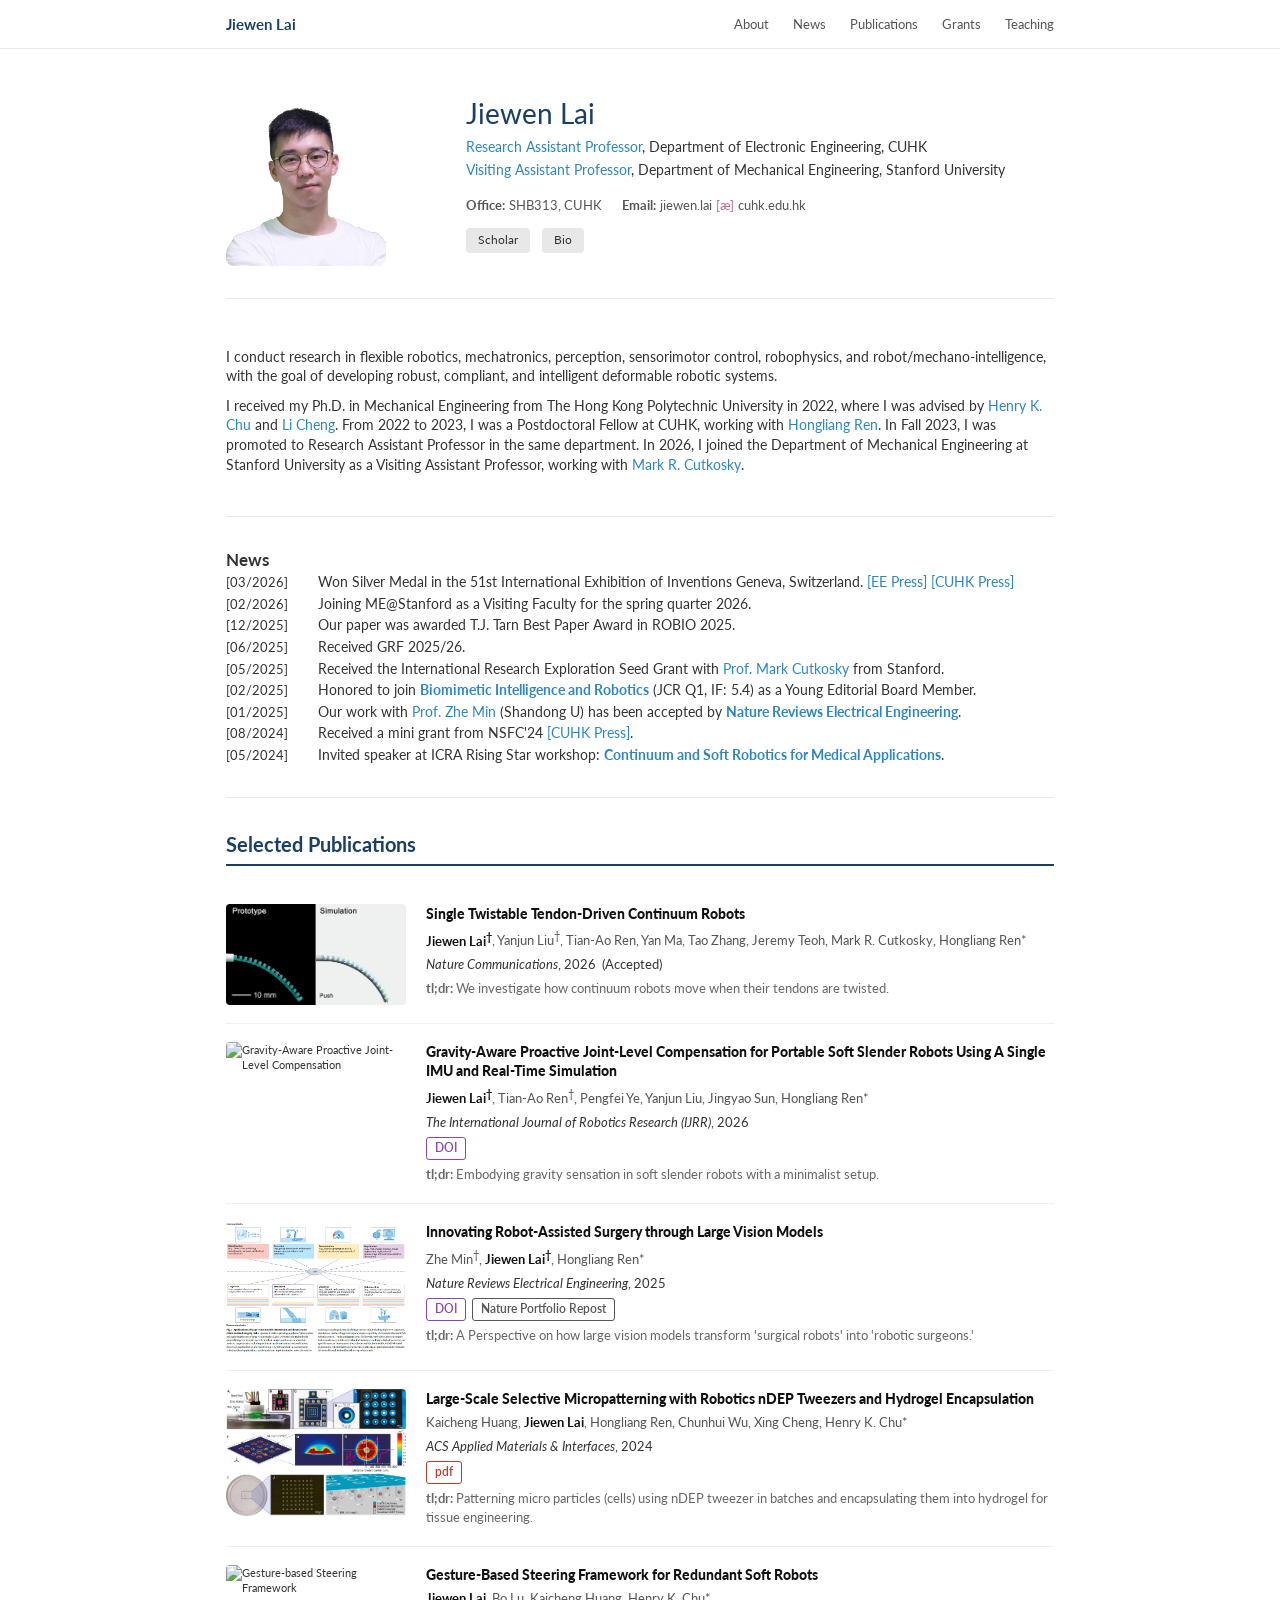
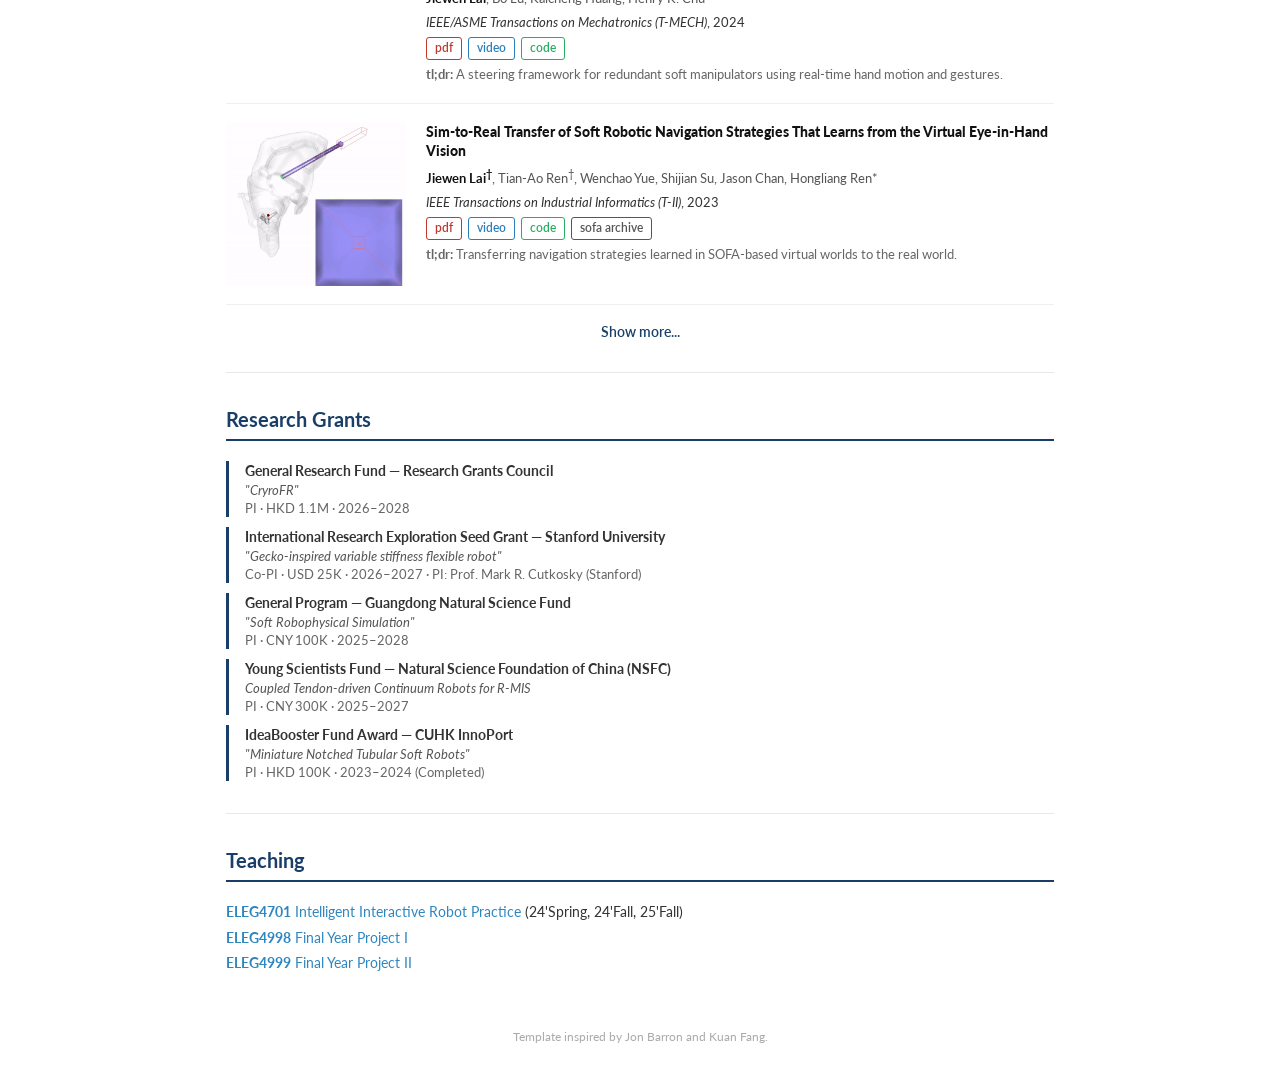
==== index.html @ 9ac954af "update en laptop" ====
<!DOCTYPE HTML>
<html lang="en">

<head>
  <meta http-equiv="Content-Type" content="text/html; charset=UTF-8">
  <title>Jiewen Lai</title>
  <meta name="author" content="Jiewen Lai">
  <meta name="viewport" content="width=device-width, initial-scale=1">
  <link rel="icon" type="img" href="img/hamsa.png">
  <link rel="preconnect" href="https://fonts.googleapis.com">
  <link rel="preconnect" href="https://fonts.gstatic.com" crossorigin>
  <link href="https://fonts.googleapis.com/css2?family=Lato:ital,wght@0,400;0,700;1,400;1,700&display=swap" rel="stylesheet">
  <link rel="stylesheet" type="text/css" href="css/stylesheet.css" />
</head>

<body>

  <!-- Nav -->
  <nav>
    <div class="nav-inner">
      <span class="nav-name">Jiewen Lai</span>
      <ul>
        <li><a href="#personal-section">About</a></li>
        <li><a href="#news-section">News</a></li>
        <li><a href="#publications-section">Publications</a></li>
        <li><a href="#grants-section">Grants</a></li>
        <li><a href="#teaching-section">Teaching</a></li>
      </ul>
    </div>
  </nav>




  
  <div class="page-wrap">

    <!-- ── Bio ── -->
    <section id="personal-section">
      <div class="bio-grid">
        <div class="bio-photo">
          <img src="img/jiewen.png" alt="Jiewen Lai" style="width:160px;">
        </div>
        <div class="bio-content">
          <div class="bio-name">Jiewen Lai</div>

          <p class="bio-position">
            <a href="http://www.ee.cuhk.edu.hk/en-gb/people/academic-staff/professors/prof-lai-jiewen" target="_blank">Research Assistant Professor</a>,
            Department of Electronic Engineering, CUHK<br>
            <a href="https://profiles.stanford.edu/jiewen-lai" target="_blank">Visiting Assistant Professor</a>,
            Department of Mechanical Engineering, Stanford University
          </p>

          <div class="bio-contact">
            <span class="contact-item"><strong>Office:</strong> SHB313, CUHK</span>
            <span class="contact-item"><strong>Email:</strong> jiewen.lai <span style="color:var(--pink)">[æ]</span> cuhk.edu.hk</span>
          </div>

          <div class="bio-links">
            <a href="https://scholar.google.com/citations?hl=en&user=t77Gv8kAAAAJ&view_op=list_works&sortby=pubdate" target="_blank">Scholar</a>
            <a href="preprint/bio_.txt" target="_blank">Bio</a>
          </div>
        </div>
      </div>
    </section>


    <section id="personal-section" >
      
          <p class="bio-text">
            I conduct research in flexible robotics, mechatronics, perception, sensorimotor control, robophysics, and robot/mechano-intelligence, with the goal of developing robust, compliant, and intelligent deformable robotic systems.
          </p>

          <p class="bio-text">
          I received my Ph.D. in Mechanical Engineering from The Hong Kong Polytechnic University in 2022, where I was advised by 
          <a href="https://www.polyu.edu.hk/me/people/academic-teaching-staff/chu-kar-hang-henry-dr/" target="_blank">Henry K. Chu</a> and 
          <a href="https://www.polyu.edu.hk/me/people/academic-teaching-staff/cheng-li-prof/" target="_blank">Li Cheng</a>. 
          From 2022 to 2023, I was a Postdoctoral Fellow at CUHK, working with 
          <a href="https://www.ee.cuhk.edu.hk/en-gb/people/academic-staff/professors/prof-ren-hongliang" target="_blank">Hongliang Ren</a>. In Fall 2023, I was promoted to Research Assistant Professor in the same department.
          In 2026, I joined the Department of Mechanical Engineering at Stanford University as a Visiting Assistant Professor, working with 
          <a href="https://bdml.stanford.edu/people/mark-cutkosky/" target="_blank">Mark R. Cutkosky</a>.
          </p>
    </section>

<!-- ── News ── -->
    <section id="news-section">
      <h2>News</h2>
      <ul class="news-list">
        <li><span class="news-date">[03/2026]</span><span>Won Silver Medal in the 51st International Exhibition of Inventions Geneva, Switzerland. <a href="https://www.ee.cuhk.edu.hk/en-gb/news-events/news/2026/1352-ee-research-team-won-a-silver-medal-at-the-51st-international-exhibition-of-inventions-geneva" target="_blank">[EE Press]</a> <a href="https://www.cpr.cuhk.edu.hk/en/press/cuhk-secures-18-awards-at-51st-international-exhibition-of-inventions-geneva-synbiotic-liver-health-innovation-wins-saudi-arabia-ministry-of-health-excellence-award/" target="_blank">[CUHK Press]</a></span></li>
        <li><span class="news-date">[02/2026]</span><span>Joining ME@Stanford as a Visiting Faculty for the spring quarter 2026.</span></li>
        <li><span class="news-date">[12/2025]</span><span>Our paper was awarded T.J. Tarn Best Paper Award in ROBIO 2025.</span></li>
        <li><span class="news-date">[06/2025]</span><span>Received GRF 2025/26.</span></li>
        <li><span class="news-date">[05/2025]</span><span>Received the International Research Exploration Seed Grant with <a href="https://profiles.stanford.edu/mark-cutkosky" target="_blank">Prof. Mark Cutkosky</a> from Stanford.</span></li>
        <li><span class="news-date">[02/2025]</span><span>Honored to join <a href="https://www.sciencedirect.com/journal/biomimetic-intelligence-and-robotics" target="_blank"><strong>Biomimetic Intelligence and Robotics</strong></a> (JCR Q1, IF: 5.4) as a Young Editorial Board Member.</span></li>
        <li><span class="news-date">[01/2025]</span><span>Our work with <a href="https://sucro.sdu.edu.cn/info/1012/1491.htm" target="_blank">Prof. Zhe Min</a> (Shandong U) has been accepted by <a href="https://www.nature.com/natrevelectreng/" target="_blank"><strong>Nature Reviews Electrical Engineering</strong></a>.</span></li>
        <li><span class="news-date">[08/2024]</span><span>Received a mini grant from NSFC'24 <a href="https://www.cpr.cuhk.edu.hk/en/press/25-cuhk-professors-receive-funding-support-from-national-natural-science-foundation-of-china-worth-over-rmb41-million-in-total/" target="_blank">[CUHK Press]</a>.</span></li>
        <li><span class="news-date">[05/2024]</span><span>Invited speaker at ICRA Rising Star workshop: <a href="https://events.femto-st.fr/Workshop-ICRA2024-Continuum-Soft-Robotics/en" target="_blank"><strong>Continuum and Soft Robotics for Medical Applications</strong></a>.</span></li>
      </ul>
    </section>

    <!-- ── Publications ── -->
    <section id="publications-section">
      <div class="section-heading">Selected Publications</div>
      <div class="pub-list">

        <!-- Paper: Twist Tendon -->
        <div class="pub-row">
          <div class="pub-thumb"><img src="img/twist_tendon.gif" alt="Single twistable tendon-driven continuum robots"></div>
          <div class="pub-info">
            <div class="pub-title"><a href="" target="_blank">Single Twistable Tendon-Driven Continuum Robots</a></div>
            <div class="pub-authors"><strong>Jiewen Lai<sup>†</sup></strong>, Yanjun Liu<sup>†</sup>, Tian-Ao Ren, Yan Ma, Tao Zhang, Jeremy Teoh, Mark R. Cutkosky, Hongliang Ren*</div>
            <div class="pub-venue"><em>Nature Communications</em>, 2026 &nbsp;(Accepted)</div>
            <div class="pub-tldr"><strong>tl;dr:</strong> We investigate how continuum robots move when their tendons are twisted.</div>
          </div>
        </div>

        <!-- Paper: Gravity-Aware -->
        <div class="pub-row">
          <div class="pub-thumb"><img src="img/soro_g.gif" alt="Gravity-Aware Proactive Joint-Level Compensation"></div>
          <div class="pub-info">
            <div class="pub-title"><a href="https://journals.sagepub.com/doi/10.1177/02783649261416061" target="_blank">Gravity-Aware Proactive Joint-Level Compensation for Portable Soft Slender Robots Using A Single IMU and Real-Time Simulation</a></div>
            <div class="pub-authors"><strong>Jiewen Lai<sup>†</sup></strong>, Tian-Ao Ren<sup>†</sup>, Pengfei Ye, Yanjun Liu, Jingyao Sun, Hongliang Ren*</div>
            <div class="pub-venue"><em>The International Journal of Robotics Research (IJRR)</em>, 2026</div>
            <div class="pub-links">
              <a href="https://journals.sagepub.com/doi/10.1177/02783649261416061" target="_blank" class="link-doi">DOI</a>
            </div>
            <div class="pub-tldr"><strong>tl;dr:</strong> Embodying gravity sensation in soft slender robots with a minimalist setup.</div>
          </div>
        </div>

        <!-- Paper: Nature Reviews EE -->
        <div class="pub-row">
          <div class="pub-thumb"><img src="img/Artificial-intelligence-in-health-care-hero-8a35b15aee36fc17e11ee31c08aa0a48.png" alt="Innovating Robot-assisted Surgery"></div>
          <div class="pub-info">
            <div class="pub-title"><a href="https://www.nature.com/articles/s44287-025-00166-6" target="_blank">Innovating Robot-Assisted Surgery through Large Vision Models</a></div>
            <div class="pub-authors">Zhe Min<sup>†</sup>, <strong>Jiewen Lai<sup>†</sup></strong>, Hongliang Ren*</div>
            <div class="pub-venue"><em>Nature Reviews Electrical Engineering</em>, 2025</div>
            <div class="pub-links">
              <a href="https://www.nature.com/articles/s44287-025-00166-6" target="_blank" class="link-doi">DOI</a>
              <a href="https://www.facebook.com/NaturePortfolioJournals/photos/a-perspective-in-nature-reviews-electrical-engineering-discusses-how-large-visio/1156327659856832/" target="_blank" class="link-other">Nature Portfolio Repost</a>
            </div>
            <div class="pub-tldr"><strong>tl;dr:</strong> A Perspective on how large vision models transform 'surgical robots' into 'robotic surgeons.'</div>
          </div>
        </div>

        <!-- Paper: ACS AMI -->
        <div class="pub-row">
          <div class="pub-thumb"><img src="img/ami.jpeg" alt="Large-Scale Selective Micropatterning"></div>
          <div class="pub-info">
            <div class="pub-title"><a href="https://pubs.acs.org/doi/10.1021/acsami.4c10675" target="_blank">Large-Scale Selective Micropatterning with Robotics nDEP Tweezers and Hydrogel Encapsulation</a></div>
            <div class="pub-authors">Kaicheng Huang, <strong>Jiewen Lai</strong>, Hongliang Ren, Chunhui Wu, Xing Cheng, Henry K. Chu*</div>
            <div class="pub-venue"><em>ACS Applied Materials &amp; Interfaces</em>, 2024</div>
            <div class="pub-links">
              <a href="preprint/huang-et-el.pdf" target="_blank" class="link-pdf">pdf</a>
            </div>
            <div class="pub-tldr"><strong>tl;dr:</strong> Patterning micro particles (cells) using nDEP tweezer in batches and encapsulating them into hydrogel for tissue engineering.</div>
          </div>
        </div>

        <!-- Paper: GesSo -->
        <div class="pub-row">
          <div class="pub-thumb"><img src="img/GesSo_demo_5x.gif" alt="Gesture-based Steering Framework"></div>
          <div class="pub-info">
            <div class="pub-title"><a href="https://ieeexplore.ieee.org/document/10505917" target="_blank">Gesture-Based Steering Framework for Redundant Soft Robots</a></div>
            <div class="pub-authors"><strong>Jiewen Lai</strong>, Bo Lu, Kaicheng Huang, Henry K. Chu*</div>
            <div class="pub-venue"><em>IEEE/ASME Transactions on Mechatronics (T-MECH)</em>, 2024</div>
            <div class="pub-links">
              <a href="preprint/TMECH_LMC.pdf" target="_blank" class="link-pdf">pdf</a>
              <a href="https://youtu.be/C1NUudoweUs" target="_blank" class="link-video">video</a>
              <a href="https://github.com/samlaipolyu/GesSo" target="_blank" class="link-code">code</a>
            </div>
            <div class="pub-tldr"><strong>tl;dr:</strong> A steering framework for redundant soft manipulators using real-time hand motion and gestures.</div>
          </div>
        </div>

        <!-- Paper: Sim2Real -->
        <div class="pub-row">
          <div class="pub-thumb"><img src="img/sim2real.gif" alt="Sim-to-Real Transfer"></div>
          <div class="pub-info">
            <div class="pub-title"><a href="https://ieeexplore.ieee.org/document/10171986" target="_blank">Sim-to-Real Transfer of Soft Robotic Navigation Strategies That Learns from the Virtual Eye-in-Hand Vision</a></div>
            <div class="pub-authors"><strong>Jiewen Lai<sup>†</sup></strong>, Tian-Ao Ren<sup>†</sup>, Wenchao Yue, Shijian Su, Jason Chan, Hongliang Ren*</div>
            <div class="pub-venue"><em>IEEE Transactions on Industrial Informatics (T-II)</em>, 2023</div>
            <div class="pub-links">
              <a href="preprint/TII-2024-Sim2Real_compressed.pdf" target="_blank" class="link-pdf">pdf</a>
              <a href="https://youtu.be/vQ4xzFM9iwk" target="_blank" class="link-video">video</a>
              <a href="https://github.com/TeoREN0217/6CablesWithCamera" target="_blank" class="link-code">code</a>
              <a href="https://www.sofa-framework.org/applications/publications/" target="_blank" class="link-other">sofa archive</a>
            </div>
            <div class="pub-tldr"><strong>tl;dr:</strong> Transferring navigation strategies learned in SOFA-based virtual worlds to the real world.</div>
          </div>
        </div>

        <!-- Paper: SoRo -->
        <div class="pub-row extra">
          <div class="pub-thumb"><img src="img/sam_soroExp.gif" alt="Lightweight Pneumatically Elastic Backbone"></div>
          <div class="pub-info">
            <div class="pub-title"><a href="https://www.liebertpub.com/doi/full/10.1089/soro.2021.0179" target="_blank">Lightweight Pneumatically Elastic Backbone Structure with Modular Construction and Nonlinear Interaction for Soft Actuators</a></div>
            <div class="pub-authors">Yang Yang, <strong>Jiewen Lai</strong>, Chaochao Xu, Zhiguo He, Pengcheng Jiao, Hongliang Ren*</div>
            <div class="pub-venue"><em>Soft Robotics (SoRo)</em>, 2023</div>
            <div class="pub-links">
              <a href="preprint/soro23.pdf" target="_blank" class="link-pdf">pdf</a>
              <a href="https://www.liebertpub.com/doi/full/10.1089/soro.2021.0179" target="_blank" class="link-video">videos</a>
            </div>
            <div class="pub-tldr"><strong>tl;dr:</strong> Robotizing any strip-shaped balloons with mechanically programmed 3D-printed shells.</div>
          </div>
        </div>

        <!-- Paper: T-IE -->
        <div class="pub-row extra">
          <div class="pub-thumb"><img src="img/soft_sensor.gif" alt="Reconstructing External Force"></div>
          <div class="pub-info">
            <div class="pub-title"><a href="https://ieeexplore.ieee.org/abstract/document/9633254" target="_blank">Reconstructing External Force on the Circumferential Body of Continuum Robot With Embedded Proprioceptive Sensors</a></div>
            <div class="pub-authors">Qingxiang Zhao, <strong>Jiewen Lai</strong>, Henry K. Chu*</div>
            <div class="pub-venue"><em>IEEE Transactions on Industrial Electronics (T-IE)</em>, 2022</div>
            <div class="pub-links">
              <a href="preprint/TIE_22.pdf" target="_blank" class="link-pdf">pdf</a>
              <a href="https://ieeexplore.ieee.org/ielx7/41/9970766/9633254/supp1-3130326.mp4?arnumber=9633254" target="_blank" class="link-video">video</a>
            </div>
            <div class="pub-tldr"><strong>tl;dr:</strong> Endowing proprioception to soft robots with embedded eGaIn vein through learning.</div>
          </div>
        </div>

        <!-- Paper: RA-L 2022 -->
        <div class="pub-row extra">
          <div class="pub-thumb"><img src="img/ncc2.gif" alt="Constrained Motion Planning"></div>
          <div class="pub-info">
            <div class="pub-title"><a href="https://ieeexplore.ieee.org/document/9716747" target="_blank">Constrained Motion Planning of A Cable-Driven Soft Robot with Compressible Curvature Modeling</a></div>
            <div class="pub-authors"><strong>Jiewen Lai</strong>, Bo Lu, Henry K. Chu*</div>
            <div class="pub-venue"><em>IEEE Robotics and Automation Letters (RA-L)</em>, 2022</div>
            <div class="pub-links">
              <a href="preprint/10.1109@LRA.2022.3152318.pdf" target="_blank" class="link-pdf">pdf</a>
              <a href="https://youtu.be/Zb3cA3hTvKgE" target="_blank" class="link-video">video 1</a>
              <a href="https://youtu.be/CfRrfUAi4aQ" target="_blank" class="link-video">video 2</a>
              <a href="https://github.com/samlaipolyu/ncc_motion_planning" target="_blank" class="link-code">code</a>
            </div>
            <div class="pub-tldr"><strong>tl;dr:</strong> Tip pose and whole-body motion planning of a 7-DOF soft robot in constrained environments.</div>
          </div>
        </div>

        <!-- Paper: T-MECH 2021 VS -->
        <div class="pub-row extra">
          <div class="pub-thumb"><img src="img/stiffness.png" alt="Variable-Stiffness Control"></div>
          <div class="pub-info">
            <div class="pub-title"><a href="https://ieeexplore.ieee.org/document/9427246" target="_blank">Variable-Stiffness Control of A Dual-Segment Soft Robot using Depth Vision</a></div>
            <div class="pub-authors"><strong>Jiewen Lai</strong>, Bo Lu, Henry K. Chu*</div>
            <div class="pub-venue"><em>IEEE/ASME Transactions on Mechatronics (T-MECH)</em>, 2021</div>
            <div class="pub-links">
              <a href="preprint/TMECH_VS.pdf" target="_blank" class="link-pdf">pdf</a>
              <a href="https://youtu.be/QMHYsExF1JE" target="_blank" class="link-video">video</a>
            </div>
            <div class="pub-tldr"><strong>tl;dr:</strong> Controlling soft robot 3D motion &amp; stiffness in real time with antagonistic cable actuation based on depth vision.</div>
          </div>
        </div>

        <!-- Paper: T-MECH 2021 VT -->
        <div class="pub-row extra">
          <div class="pub-thumb"><img src="img/sucks.gif" alt="Verticalized-Tip Trajectory Tracking"></div>
          <div class="pub-info">
            <div class="pub-title"><a href="https://ieeexplore.ieee.org/document/9462388" target="_blank">Verticalized-Tip Trajectory Tracking of A 3D-Printable Soft Continuum Robot: Enabling Surgical Blood Suction Automation</a></div>
            <div class="pub-authors"><strong>Jiewen Lai</strong>, Kaicheng Huang, Bo Lu, Qingxiang Zhao, Henry K. Chu*</div>
            <div class="pub-venue"><em>IEEE/ASME Transactions on Mechatronics (T-MECH)</em>, 2021</div>
            <div class="pub-links">
              <a href="preprint/TMECH_VT.pdf" target="_blank" class="link-pdf">pdf</a>
              <a href="https://youtu.be/_5zb7vnvwkA" target="_blank" class="link-video">video</a>
            </div>
            <div class="pub-tldr"><strong>tl;dr:</strong> Configuration constraints on a redundant soft robot, with rapid IK and image-based liquid suction planning.</div>
          </div>
        </div>

        <!-- Paper: AIM 2020 -->
        <div class="pub-row extra">
          <div class="pub-thumb"><img src="img/aim_demo.gif" alt="Toward Vision-based Adaptive Configuring"></div>
          <div class="pub-info">
            <div class="pub-title"><a href="https://ieeexplore.ieee.org/document/9158975" target="_blank">Toward Vision-Based Adaptive Configuring of A Bidirectional Two-Segment Soft Continuum Manipulator</a></div>
            <div class="pub-authors"><strong>Jiewen Lai</strong>, Kaicheng Huang, Bo Lu, and Henry K. Chu*</div>
            <div class="pub-venue"><em>IEEE/ASME International Conference on Advanced Intelligent Mechatronics (AIM)</em>, 2020</div>
            <div class="pub-links">
              <a href="preprint/10.1109@AIM43001.2020.9158975.pdf" target="_blank" class="link-pdf">pdf</a>
              <a href="https://youtu.be/_yy3LjOx5cc" target="_blank" class="link-video">video</a>
            </div>
            <div class="pub-tldr"><strong>tl;dr:</strong> Steering a two-segment soft robot's 2D pose with eye-to-hand vision in real-time, regardless of static payload.</div>
          </div>
        </div>

        <!-- Paper: ROBIO 2019 -->
        <div class="pub-row extra">
          <div class="pub-thumb"><img src="img/robio.png" alt="Learning-based IK Solver"></div>
          <div class="pub-info">
            <div class="pub-title"><a href="https://ieeexplore.ieee.org/document/8961669" target="_blank">A Learning-Based Inverse Kinematics Solver for a Multi-Segment Continuum Robot in Robot-Independent Mapping</a></div>
            <div class="pub-authors"><strong>Jiewen Lai</strong>, Kaicheng Huang, and Henry K. Chu*</div>
            <div class="pub-venue">
              <em>IEEE International Conference on Robotics and Biomimetics (ROBIO)</em>, 2019
              <span class="award">🏆 Best Paper Finalist</span>
            </div>
            <div class="pub-links">
              <a href="preprint/ROBIO_19.pdf" target="_blank" class="link-pdf">pdf</a>
              <a href="https://github.com/jiewen-lai/iksolver_mlx_robio19" target="_blank" class="link-code">code</a>
            </div>
            <div class="pub-tldr"><strong>tl;dr:</strong> A lightweight MLP to learn a redundant soft robot's IK through its simplified DH model.</div>
          </div>
        </div>
        <button id="toggle-btn">Show more...</button>
      </div><!-- /pub-list -->
    </section>

    <!-- ── Research Grants ── -->
    <section id="grants-section">
      <div class="section-heading">Research Grants</div>
      <ul class="grant-list">
        <li class="grant-item">
          <div class="grant-title">General Research Fund — Research Grants Council</div>
          <div class="grant-subtitle">"CryroFR"</div>
          <div class="grant-meta">PI · HKD 1.1M · 2026–2028</div>
        </li>
        <li class="grant-item">
          <div class="grant-title">International Research Exploration Seed Grant — Stanford University</div>
          <div class="grant-subtitle">"Gecko-inspired variable stiffness flexible robot"</div>
          <div class="grant-meta">Co-PI · USD 25K · 2026–2027 · PI: Prof. Mark R. Cutkosky (Stanford)</div>
        </li>
        <li class="grant-item">
          <div class="grant-title">General Program — Guangdong Natural Science Fund</div>
          <div class="grant-subtitle">"Soft Robophysical Simulation"</div>
          <div class="grant-meta">PI · CNY 100K · 2025–2028</div>
        </li>
        <li class="grant-item">
          <div class="grant-title">Young Scientists Fund — Natural Science Foundation of China (NSFC)</div>
          <div class="grant-subtitle">Coupled Tendon-driven Continuum Robots for R-MIS</div>
          <div class="grant-meta">PI · CNY 300K · 2025–2027</div>
        </li>
        <!-- <li class="grant-item">
          <div class="grant-title">Direct Grant — CUHK Research Committee</div>
          <div class="grant-subtitle">Flexible Endoscopic Robots for Transluminal-Submucosal Drug Delivery</div>
          <div class="grant-meta">PI · 2024–2025</div>
        </li> -->
        <li class="grant-item">
          <div class="grant-title">IdeaBooster Fund Award — CUHK InnoPort</div>
          <div class="grant-subtitle">"Miniature Notched Tubular Soft Robots"</div>
          <div class="grant-meta">PI · HKD 100K · 2023–2024 (Completed)</div>
        </li>
      </ul>
    </section>

    <!-- ── Professional Services ── -->
    <!-- <section id="services-section">
      <div class="section-heading">Professional Services</div>
      <div class="service-text">
        <p><strong>Associate Editor (AE):</strong> <a href="https://2026.ieee-icra.org/" target="_blank">ICRA'26</a>, <a href="https://2025.ieee-icra.org/" target="_blank">ICRA'25</a>, <a href="https://2024.ieee-icra.org/" target="_blank">ICRA'24</a></p>
        <p><strong>Workshop Organizer:</strong>
          <a href="https://sites.google.com/view/iros-2025-c4sr/home" target="_blank">The 3rd C<sup>4</sup>SR+ workshop</a> at IROS 2025,
          <a href="https://sites.google.com/view/icra24-c4sr" target="_blank">The 2nd C<sup>4</sup>SR+ workshop</a> at ICRA 2024
        </p>
        <p><strong>Reviewer:</strong> <a href="https://ieeexplore.ieee.org/xpl/RecentIssue.jsp?punumber=8860" target="_blank">T-RO</a>, <a href="https://ieeexplore.ieee.org/xpl/RecentIssue.jsp?punumber=3516" target="_blank">T-MECH</a>, <a href="https://www.ieee-ras.org/publications/ra-l" target="_blank">RA-L</a>, <a href="https://ieeexplore.ieee.org/xpl/RecentIssue.jsp?punumber=9424" target="_blank">T-II</a>, <a href="https://ieeexplore.ieee.org/xpl/RecentIssue.jsp?punumber=41" target="_blank">T-IE</a>, <a href="https://ieeexplore.ieee.org/xpl/RecentIssue.jsp?punumber=8856" target="_blank">T-ASE</a>, IEEE Access, JFR, Nonlinear Dyn, IJMRCAS, Biomim Intell Robot, Sensors</p>
        <p><strong>Reviewer (Conferences):</strong> ICRA'26, IROS'25, ICRA'25, ICSR'24, IROS'24, RCAR'24, ICRA'24, RoboSoft'23, ARM'22, ICRA'22, ICRA'21, ICAR'21, AIM'20, CASE'20, IROS'19, ROBIO'19</p>
      </div>
    </section> -->


    <!-- ── Teaching ── -->
    <section id="teaching-section">
      <div class="section-heading">Teaching</div>
      <ul class="teaching-list">
        <li><a href="https://www.ee.cuhk.edu.hk/en-gb/curriculum/undergraduate-programme/course-list#Major_Elective_Courses" target="_blank"><strong>ELEG4701</strong> Intelligent Interactive Robot Practice</a> (24'Spring, 24'Fall, 25'Fall)</li>
        <li><a href="https://www.ee.cuhk.edu.hk/en-gb/133-curriculum/undergraduate-programmes/course-list/major-required-courses/754-eleg4998-final-year-project-i" target="_blank"><strong>ELEG4998</strong> Final Year Project I</a></li>
        <li><a href="https://www.ee.cuhk.edu.hk/en-gb/133-curriculum/undergraduate-programmes/course-list/major-required-courses/755-eleg4999-final-year-project-ii" target="_blank"><strong>ELEG4999</strong> Final Year Project II</a></li>
      </ul>
    </section>

  </div><!-- /page-wrap -->

  <footer>
    <p>Template inspired by <a href="https://jonbarron.info" target="_blank">Jon Barron</a> and <a href="https://kuanfang.github.io/" target="_blank">Kuan Fang</a>.</p>
  </footer>

  <script>
    const btn = document.getElementById("toggle-btn");
    const extras = document.querySelectorAll(".pub-row.extra");

    let expanded = false;

    btn.addEventListener("click", () => {
      expanded = !expanded;

      extras.forEach(el => {
        el.style.display = expanded ? "grid" : "none";
      });

      btn.textContent = expanded ? "Show less" : "Show more...";
    });
</script>
</body>
</html>
---- css/stylesheet.css ----
/* ── Reset & Base ── */
    *, *::before, *::after { box-sizing: border-box; margin: 0; padding: 0; }

    :root {
      --blue: #1772d0;
      --orange: #f09228;
      --pink: #bd6c8d;
      --navy: #193e68;
      --highlight: #ffffd0;
      --text: #333;
      --light-border: #e8e8e8;
    }

    body {
      font-family: 'Lato', Roboto, Arial, sans-serif;
      font-size: 11px;
      color: var(--text);
      background: #fff;
      line-height: 1.4;
    }

    a { color: #2e86c1; text-decoration: none; }
    a:hover, a:focus { color: saddlebrown; }

    /* ── Layout wrapper ── */
    .page-wrap {
      max-width: 860px;
      margin: 0 auto;
      padding: 0 16px;
    }

    /* ── Top nav ── */
    nav {
      position: sticky;
      top: 0;
      z-index: 100;
      background: rgba(255,255,255,0.95);
      backdrop-filter: blur(8px);
      border-bottom: 1px solid var(--light-border);
    }
    nav .nav-inner {
      max-width: 860px;
      margin: 0 auto;
      padding: 0 16px;
      display: flex;
      align-items: center;
      justify-content: space-between;
      height: 48px;
    }
    nav .nav-name {
      font-weight: 700;
      font-size: 15px;
      color: var(--navy);
    }
    nav ul {
      list-style: none;
      display: flex;
      gap: 24px;
    }
    nav ul a {
      font-size: 13px;
      color: #555;
      font-weight: 400;
    }
    nav ul a:hover { color: var(--blue); }

    /* ── Hero / Bio section ── */
    #personal-section {
      padding: 48px 0 32px;
    }
    .bio-grid {
      display: grid;
      grid-template-columns: 200px 1fr;
      gap: 40px;
      align-items: start;
    }
    .bio-photo img {
      width: 100%;
      border-radius: 8px;
      display: block;
    }
    .bio-name {
      font-size: 28px;
      font-weight: 400;
      color: var(--navy);
      margin-bottom: 4px;
      line-height: 1.2;
    }
    .bio-name-zh {
      font-size: 20px;
      font-weight: 400;
      color: #666;
      margin-bottom: 16px;
      font-family: 'Source Han Serif SC', serif;
    }
    .bio-position {
      font-size: 14px;
      margin-bottom: 12px;
      line-height: 1.7;
    }
    .bio-text {
      font-size: 14px;
      margin-bottom: 10px;
      line-height: 1.4;
    }
    .bio-contact {
      margin-top: 14px;
      font-size: 13px;
      color: #555;
      display: flex;
      flex-wrap: wrap;
      gap: 8px 20px;
      align-items: center;
    }
    .bio-contact .contact-item {
      display: flex;
      align-items: center;
      gap: 4px;
    }
    .bio-links {
      margin-top: 14px;
      display: flex;
      gap: 12px;
      flex-wrap: wrap;
    }
    .bio-links a {
      font-size: 12px;
      background: var(--light-border);
      color: var(--text);
      padding: 4px 12px;
      border-radius: 4px;
      transition: background 0.15s;
    }
    .bio-links a:hover { background: cornflowerblue; color:var(--text); border-color: var(-);}

    /* ── Section headings ── */
    .section-heading {
      font-size: 20px;
      font-weight: 700;
      color: var(--navy);
      border-bottom: 2px solid var(--navy);
      padding-bottom: 6px;
      margin-bottom: 20px;
    }

    section {
      padding: 32px 0;
      border-bottom: 1px solid var(--light-border);
    }
    section:last-of-type { border-bottom: none; }

    /* ── News ── */
    .news-list {
      list-style: none;
      display: flex;
      flex-direction: column;
      gap: 2px;
    }
    .news-list li {
      display: flex;
      gap: 12px;
      align-items: baseline;
      font-size: 14px;
      line-height: 1.4;
    }
    .news-date {
      color: var(--text);

      min-width: 80px;
      flex-shrink: 0;
      font-size: 13px;
    }

    /* ── Publications ── */
    .pub-list {
      display: flex;
      flex-direction: column;
      gap: 0;
    }
    .pub-row {
      display: grid;
      grid-template-columns: 180px 1fr;
      gap: 20px;
      padding: 18px 0;
      border-bottom: 1px solid #f0f0f0;
      align-items: start;
    }

    .pub-row.extra {
      display: none;
    }


    .pub-row:last-child { border-bottom: none; }
    .pub-row:hover { background: #fafafa; }
    .pub-thumb img {
      width: 100%;
      border-radius: 4px;
      display: block;
    }
    .pub-title {
      font-weight: 900;
      font-size: 14px;
      color: #111;
      margin-bottom: 4px;
      line-height: 1.4;
    }
    .pub-title a {
      color: #111;
    }
    .pub-title a:hover { color: var(--blue); }
    .pub-authors {
      font-size: 13px;
      color: #555;
      margin-bottom: 4px;
      line-height: 1.6;
    }
    .pub-authors strong { color: #111; }
    .pub-venue {
      font-size: 13px;
      color: #333;
      margin-bottom: 6px;
    }
    .pub-venue em { font-style: italic;}
    .pub-venue .award {
      display: inline-block;
      background: #fff3cd;
      color: #856404;
      padding: 1px 7px;
      border-radius: 3px;
      font-size: 11px;
      font-weight: 700;
      margin-left: 6px;
    }
    .pub-links {
      display: flex;
      gap: 6px;
      flex-wrap: wrap;
      margin-top: 4px;
    }
    .pub-links a {
      font-size: 12px;
      padding: 2px 8px;
      border-radius: 3px;
      border: 1px solid;
      font-weight: 600;
      transition: all 0.12s;
    }
    .link-pdf   { color: #c0392b; border-color: #c0392b; }
    .link-pdf:hover { background: #c0392b; color: #fff; }
    .link-video { color: #2980b9; border-color: #2980b9; }
    .link-video:hover { background: #2980b9; color: #fff; }
    .link-code  { color: #27ae60; border-color: #27ae60; }
    .link-code:hover { background: #27ae60; color: #fff; }
    .link-doi   { color: #8e44ad; border-color: #8e44ad; }
    .link-doi:hover { background: #8e44ad; color: #fff; }
    .link-other { color: #555; border-color: #aaa; }
    .link-other:hover { background: #555; color: #fff; }
    .pub-tldr {
      font-size: 12.5px;
      color: #666;
      margin-top: 6px;
      line-height: 1.5;
    }

    /* ── Grants ── */
    .grant-list {
      list-style: none;
      display: flex;
      flex-direction: column;
      gap: 10px;
    }
    .grant-item {
      padding-left: 16px;
      border-left: 3px solid var(--navy);
    }
    .grant-title { font-weight: 700; font-size: 14px; }
    .grant-subtitle { font-style: italic; font-size: 13px; color: #555; }
    .grant-meta { font-size: 13px; color: #666; }

    /* ── Services ── */
    .service-text p { margin-bottom: 8px; line-height: 1.4; font-size: 14px; }

    /* ── Teaching ── */
    .teaching-list { list-style: none; display: flex; flex-direction: column; gap: 6px; }
    .teaching-list li { font-size: 14px; line-height: 1.4; }

    /* ── Memberships ── */
    .membership-list { list-style: none; display: flex; flex-direction: column; gap: 4px; }
    .membership-list li { font-size: 14px; line-height: 1.4; }

    /* ── Footer ── */
    footer {
      text-align: center;
      padding: 24px 0 32px;
      font-size: 12px;
      color: #aaa;
    }
    footer a { color: #aaa; }
    footer a:hover { color: var(--blue); }

    #toggle-btn {
      font-family: 'Lato', Roboto, Arial, sans-serif;
      display: inline-block;
      margin-top: 18px;
      font-weight: 600;
      font-size: 14px;
      color: var(--navy);

      background: none;
      border: none;
      padding: 0;

      cursor: pointer;
      transition: color 0.2s ease;
    }

    
    #toggle-btn:hover {
      color: saddlebrown;
    }

    


    /* ── Responsive ── */
    @media (max-width: 620px) {
      .bio-grid { grid-template-columns: 1fr; }
      .pub-row { grid-template-columns: 1fr; }
      .pub-thumb { max-width: 200px; }
      nav ul { gap: 12px; }
      
      .bio-photo {
        display: none;
      }
    
    /* button */

    }
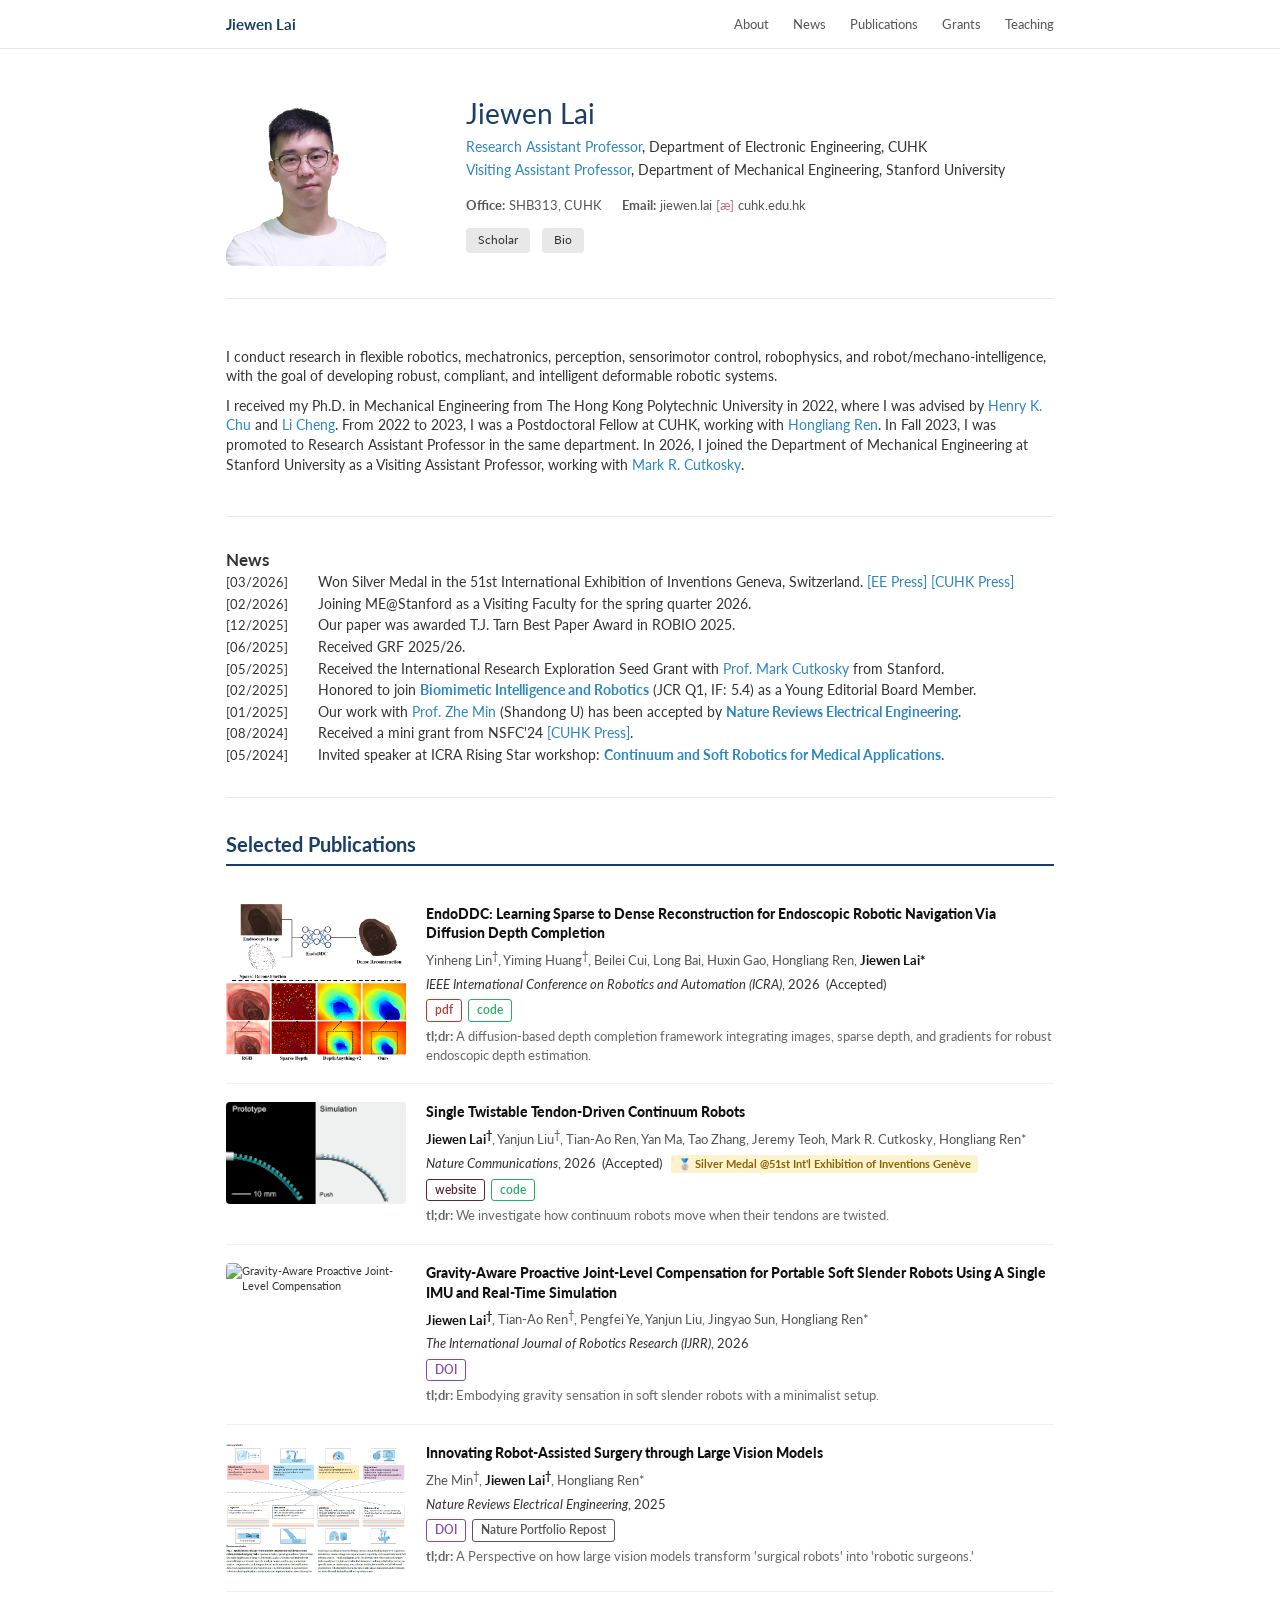
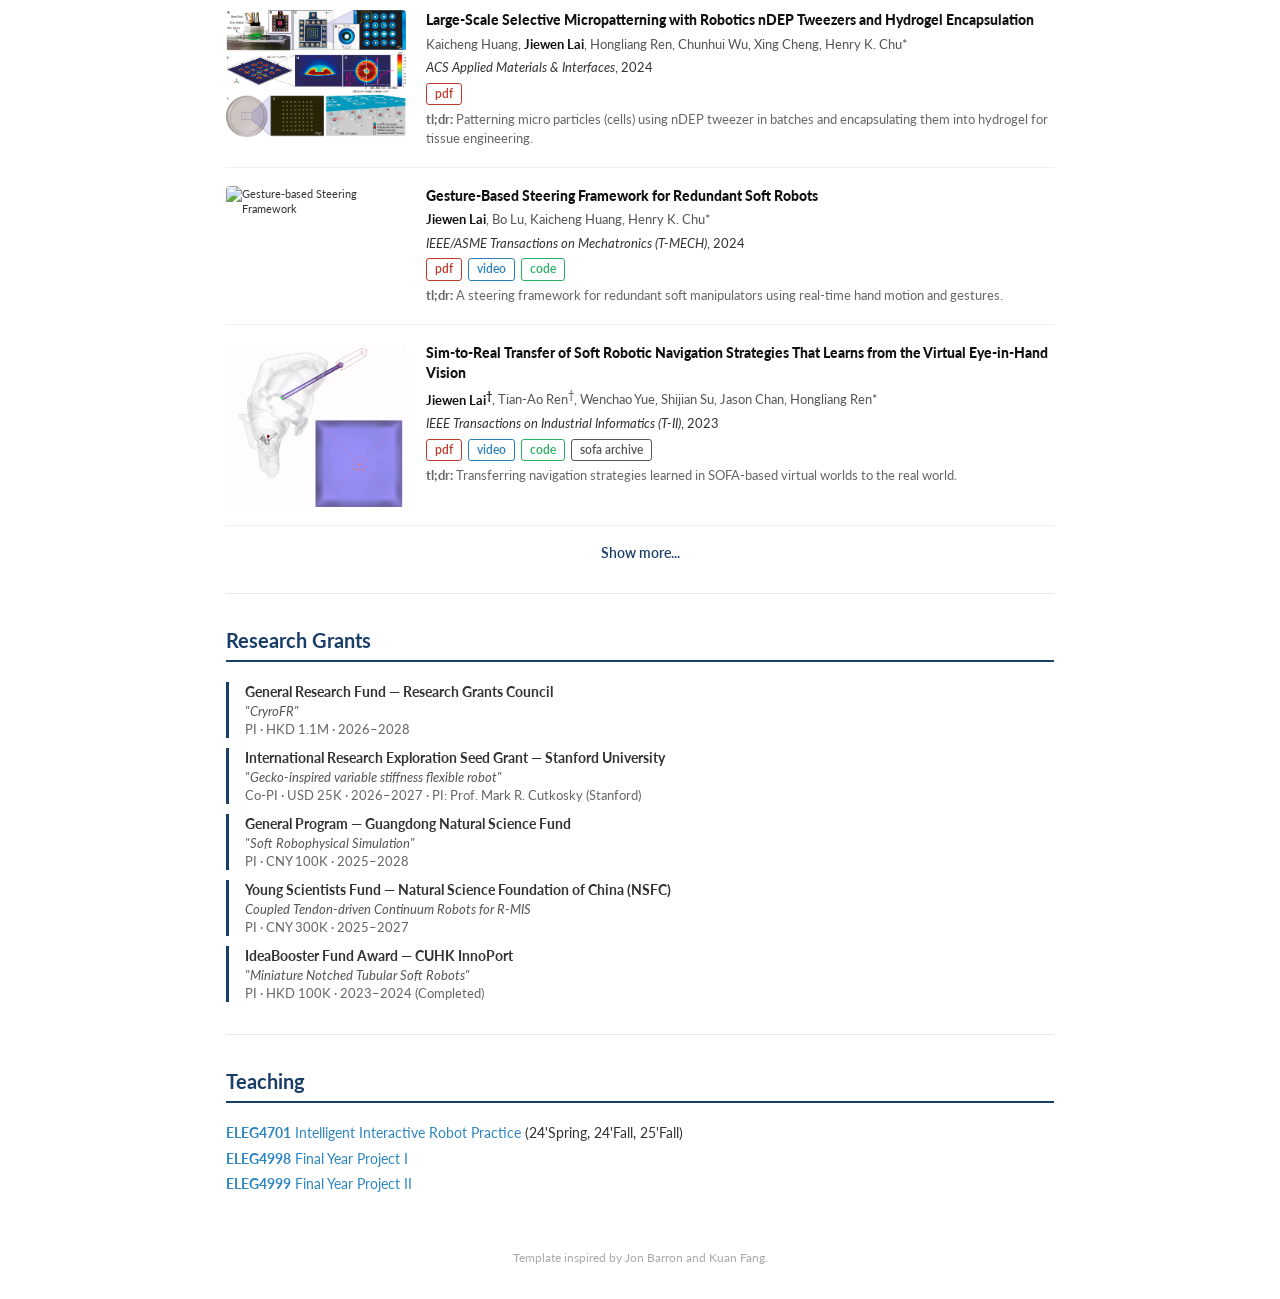
==== commit cbd566db: "update en laptop" ====
--- a/index.html
+++ b/index.html
@@ -103,13 +103,34 @@
       <div class="section-heading">Selected Publications</div>
       <div class="pub-list">
 
+        <!-- Paper: EndoDDC -->
+        <div class="pub-row">
+          <div class="pub-thumb"><img src="img/endoddc.png" alt="EndoDDC"></div>
+          <div class="pub-info">
+            <div class="pub-title"><a href="" target="_blank">EndoDDC: Learning Sparse to Dense Reconstruction for Endoscopic Robotic Navigation Via Diffusion Depth Completion</a></div>
+            <div class="pub-authors">Yinheng Lin<sup>†</sup>, Yiming Huang<sup>†</sup>, Beilei Cui, Long Bai, Huxin Gao, Hongliang Ren, <strong>Jiewen Lai*</strong></div>
+            <div class="pub-venue"><em>IEEE International Conference on Robotics and Automation (ICRA)</em>, 2026 &nbsp;(Accepted)</div>
+            <div class="pub-links">
+              <a href="https://arxiv.org/abs/2602.21893" target="_blank" class="link-pdf">pdf</a>
+              <a href="https://github.com/Yinheng-Lin/EndoDDC" target="_blank" class="link-code">code</a>
+           </div>
+            <div class="pub-tldr"><strong>tl;dr:</strong> A diffusion-based depth completion framework integrating images, sparse depth, and gradients for robust endoscopic depth estimation.</div>
+          </div>
+        </div>        
+
         <!-- Paper: Twist Tendon -->
         <div class="pub-row">
           <div class="pub-thumb"><img src="img/twist_tendon.gif" alt="Single twistable tendon-driven continuum robots"></div>
           <div class="pub-info">
             <div class="pub-title"><a href="" target="_blank">Single Twistable Tendon-Driven Continuum Robots</a></div>
             <div class="pub-authors"><strong>Jiewen Lai<sup>†</sup></strong>, Yanjun Liu<sup>†</sup>, Tian-Ao Ren, Yan Ma, Tao Zhang, Jeremy Teoh, Mark R. Cutkosky, Hongliang Ren*</div>
-            <div class="pub-venue"><em>Nature Communications</em>, 2026 &nbsp;(Accepted)</div>
+            <div class="pub-venue"><em>Nature Communications</em>, 2026 &nbsp;(Accepted)
+              <span class="award"> 🥈 Silver Medal @51st Int'l Exhibition of Inventions Genève</span>
+            </div>
+            <div class="pub-links">
+                <a href="" target="_blank" class="link-web">website</a>
+                <a href="https://github.com/YanjunLIU-ac/sorotwist" target="_blank" class="link-code">code</a>
+            </div>
             <div class="pub-tldr"><strong>tl;dr:</strong> We investigate how continuum robots move when their tendons are twisted.</div>
           </div>
         </div>
--- a/css/stylesheet.css
+++ b/css/stylesheet.css
@@ -248,6 +248,8 @@
     }
     .link-pdf   { color: #c0392b; border-color: #c0392b; }
     .link-pdf:hover { background: #c0392b; color: #fff; }
+    .link-web   { color: #572836; border-color: #572836; }
+    .link-web:hover   { background: #572836; color: #fff; }
     .link-video { color: #2980b9; border-color: #2980b9; }
     .link-video:hover { background: #2980b9; color: #fff; }
     .link-code  { color: #27ae60; border-color: #27ae60; }
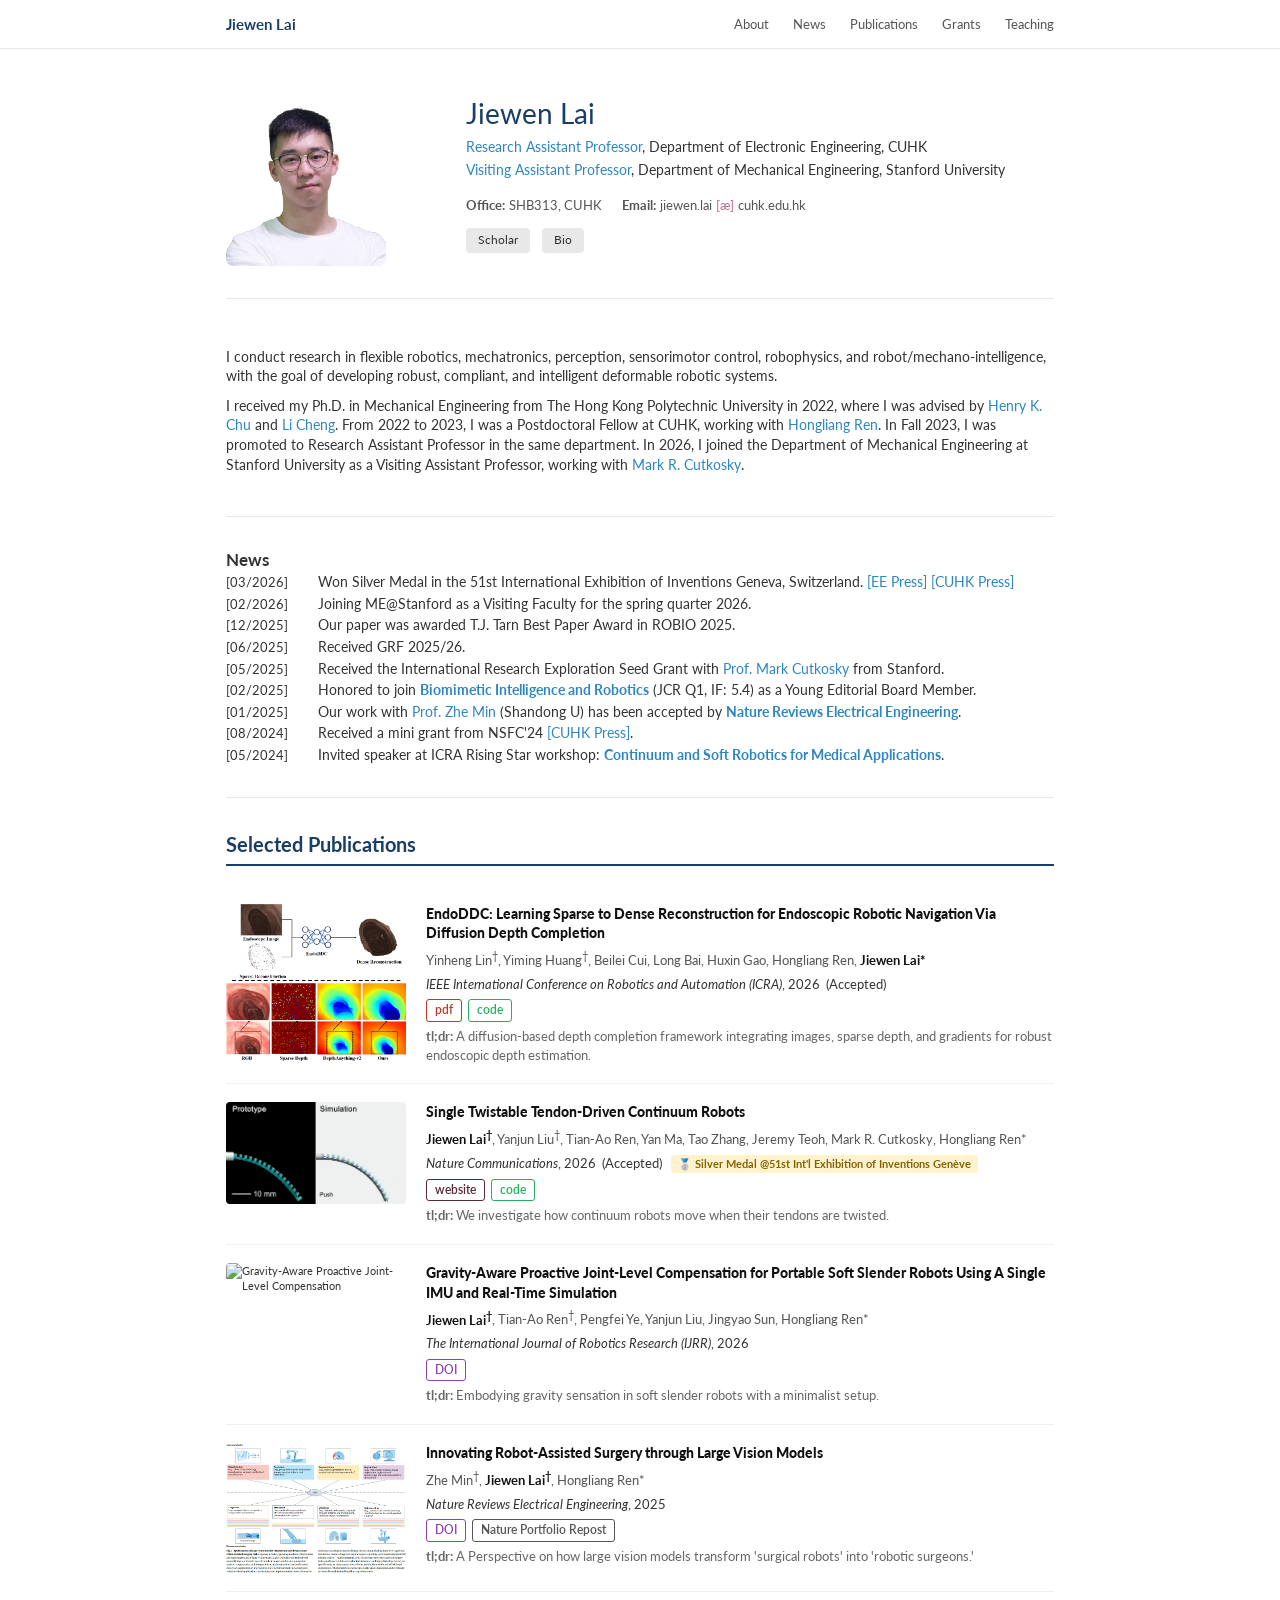
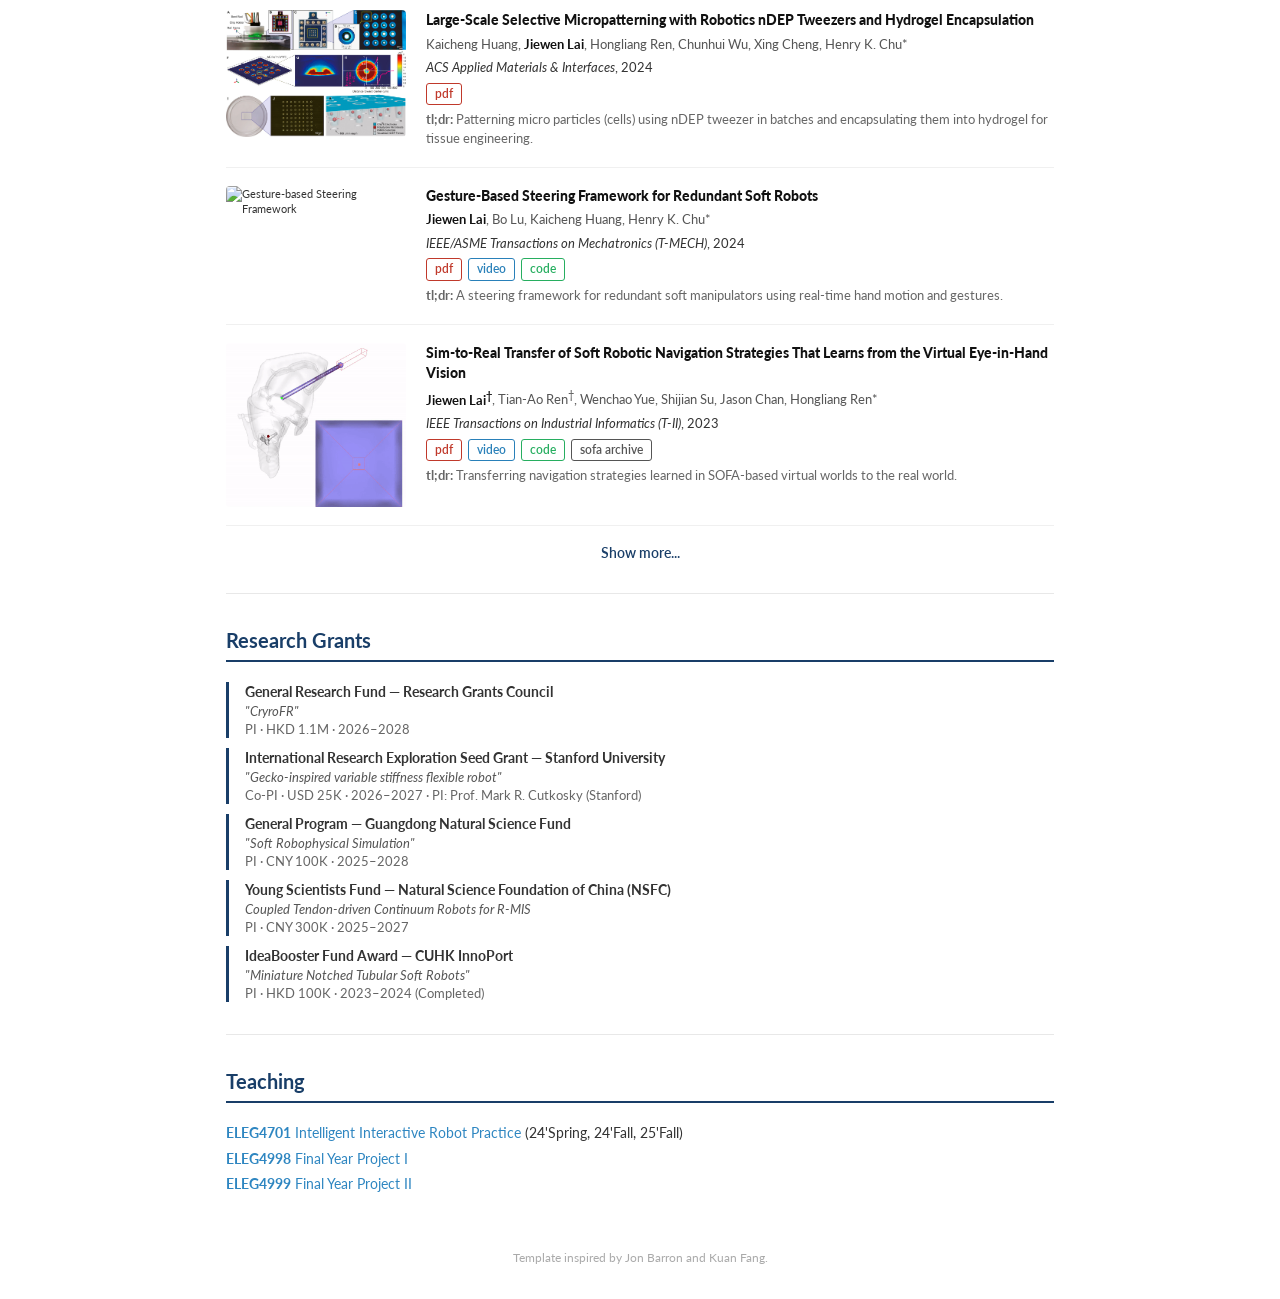
==== commit 724ef146: "update en laptop" ====
--- a/index.html
+++ b/index.html
@@ -304,7 +304,7 @@
         </div>
 
         <!-- Paper: ROBIO 2019 -->
-        <div class="pub-row extra">
+        <!-- <div class="pub-row extra">
           <div class="pub-thumb"><img src="img/robio.png" alt="Learning-based IK Solver"></div>
           <div class="pub-info">
             <div class="pub-title"><a href="https://ieeexplore.ieee.org/document/8961669" target="_blank">A Learning-Based Inverse Kinematics Solver for a Multi-Segment Continuum Robot in Robot-Independent Mapping</a></div>
@@ -318,8 +318,8 @@
               <a href="https://github.com/jiewen-lai/iksolver_mlx_robio19" target="_blank" class="link-code">code</a>
             </div>
             <div class="pub-tldr"><strong>tl;dr:</strong> A lightweight MLP to learn a redundant soft robot's IK through its simplified DH model.</div>
-          </div>
-        </div>
+          </div> 
+        </div>-->
         <button id="toggle-btn">Show more...</button>
       </div><!-- /pub-list -->
     </section>
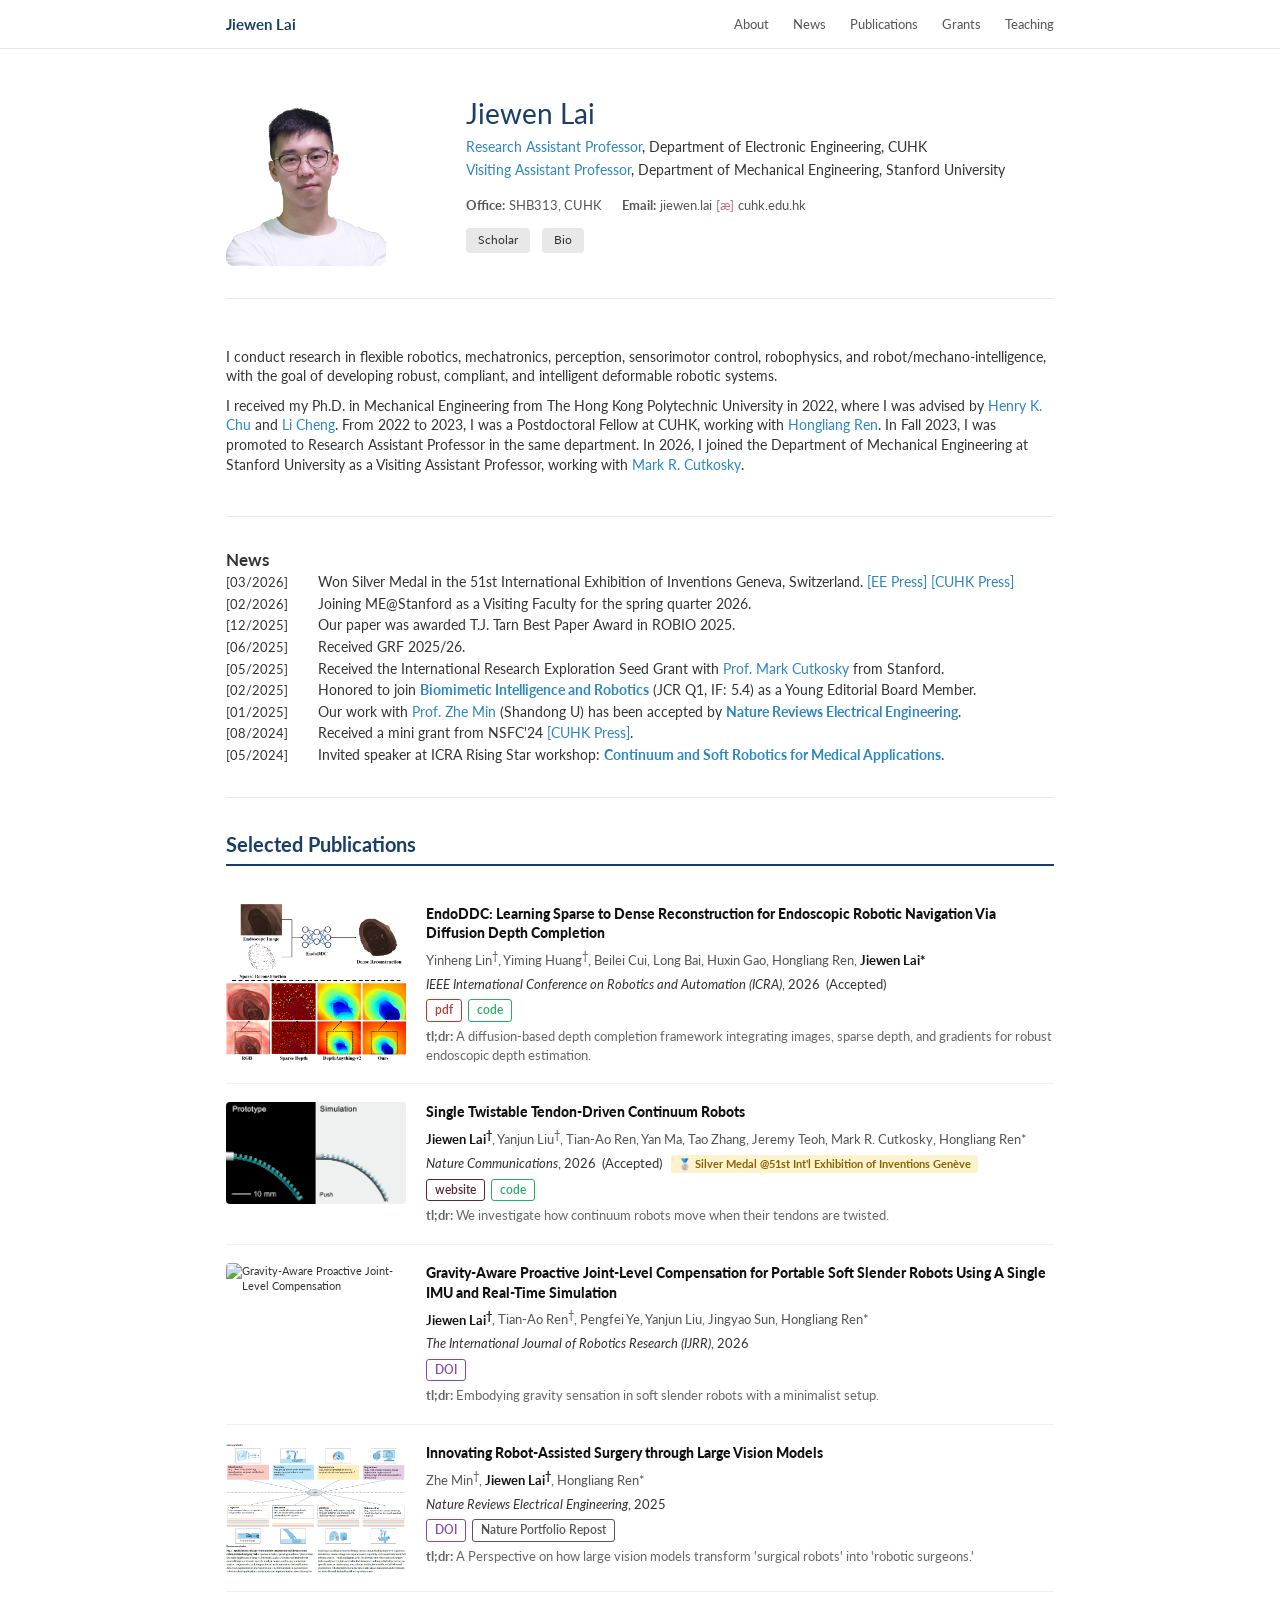
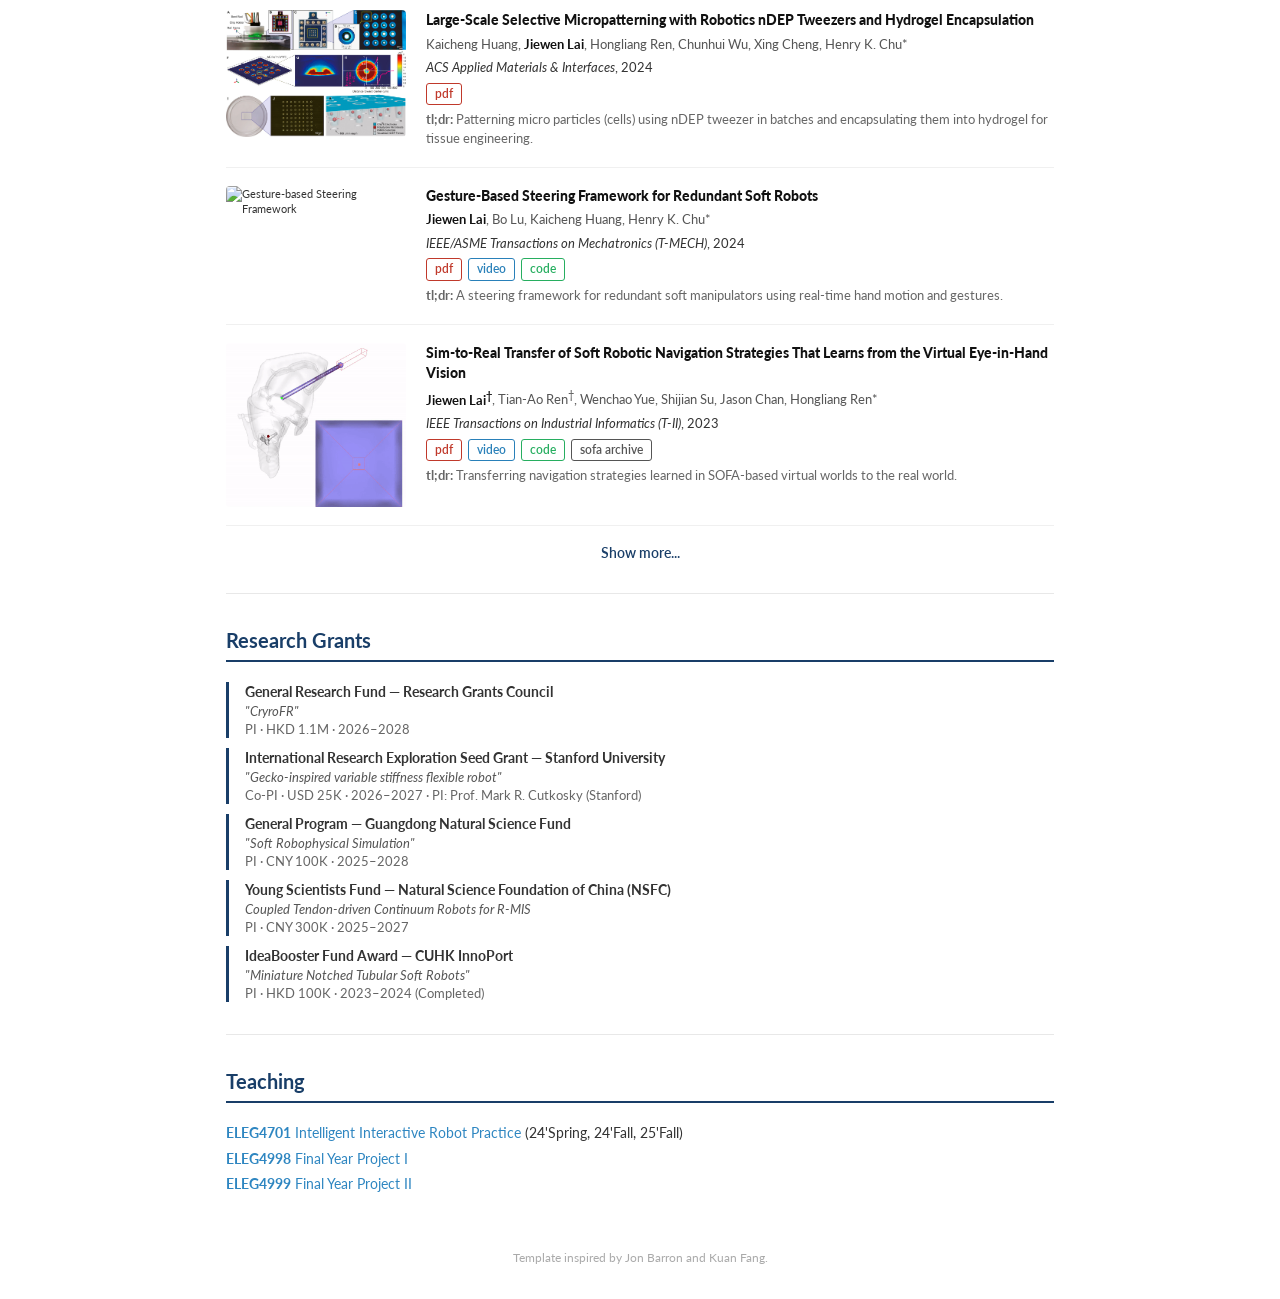
==== commit 3df2df99: "update" ====
--- a/index.html
+++ b/index.html
@@ -128,7 +128,7 @@
               <span class="award"> 🥈 Silver Medal @51st Int'l Exhibition of Inventions Genève</span>
             </div>
             <div class="pub-links">
-                <a href="" target="_blank" class="link-web">website</a>
+                <a href="https://twist-bot.github.io/" target="_blank" class="link-web">website</a>
                 <a href="https://github.com/YanjunLIU-ac/sorotwist" target="_blank" class="link-code">code</a>
             </div>
             <div class="pub-tldr"><strong>tl;dr:</strong> We investigate how continuum robots move when their tendons are twisted.</div>
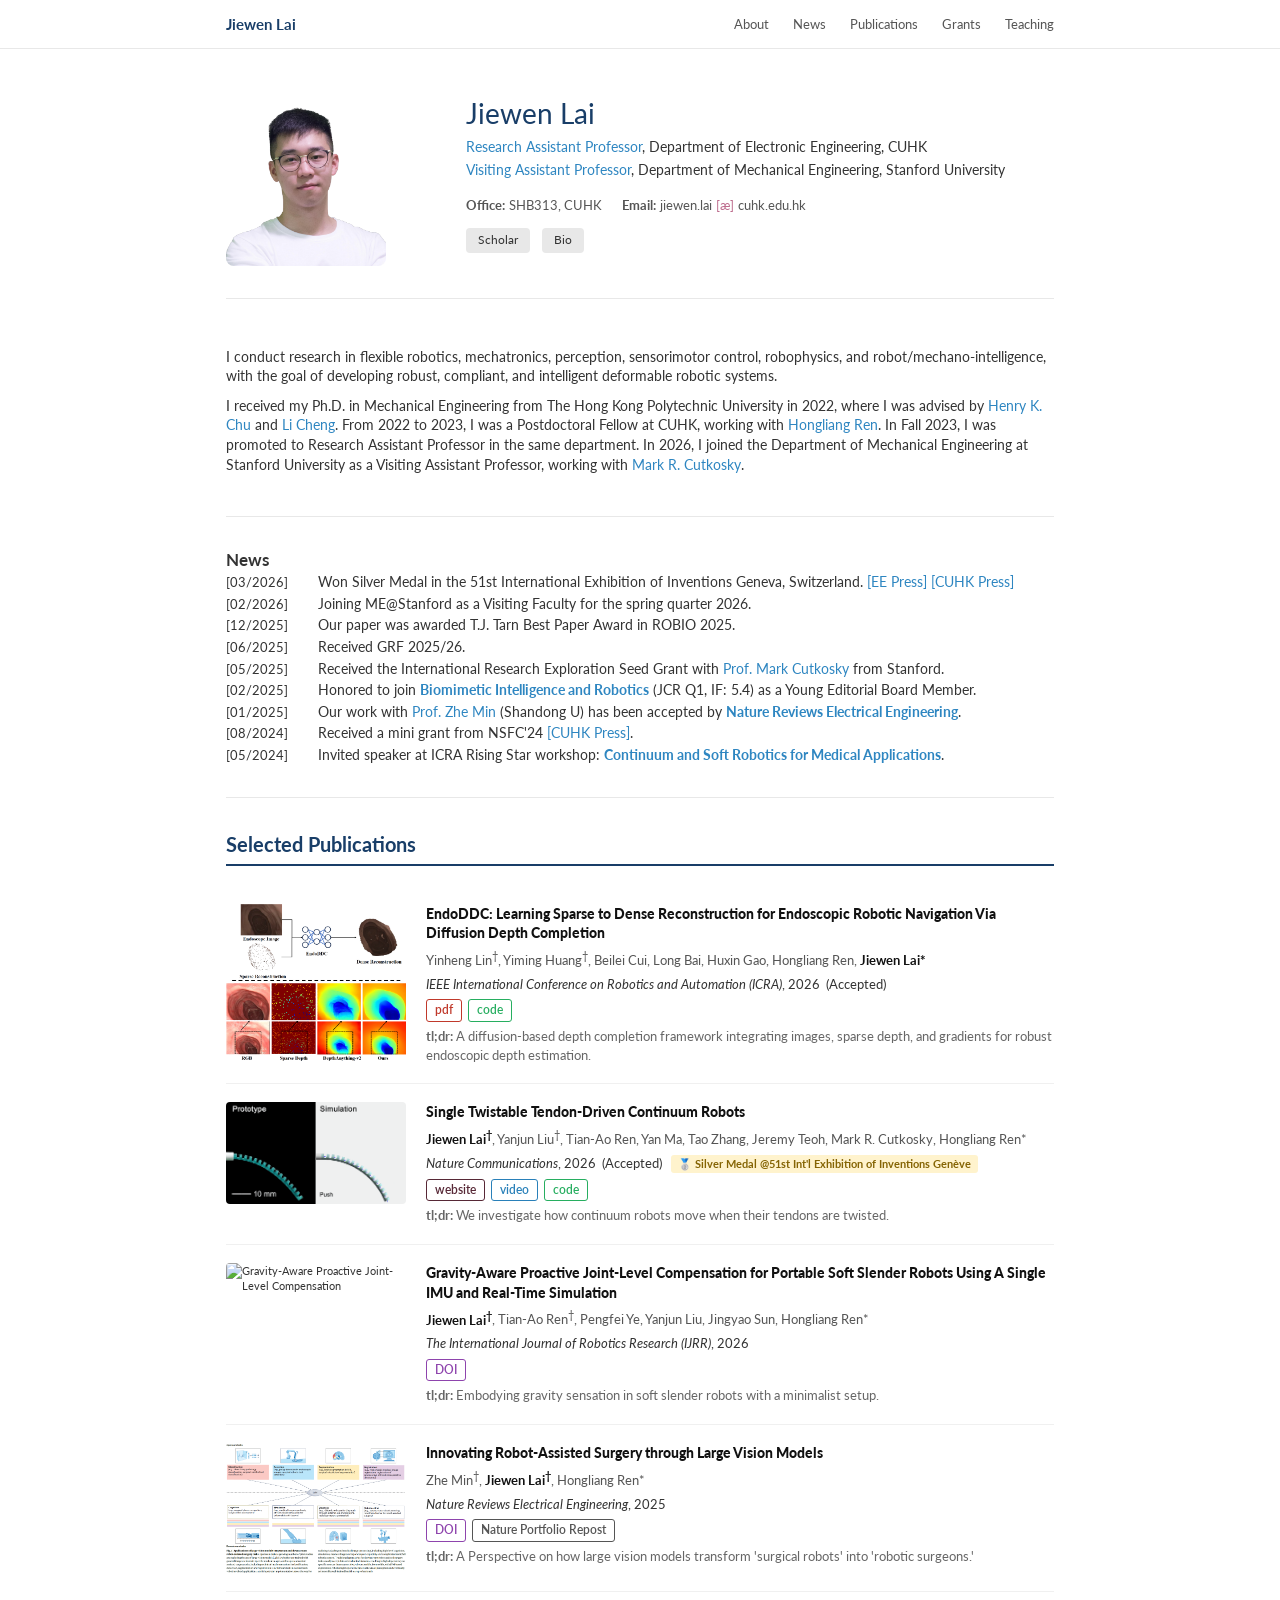
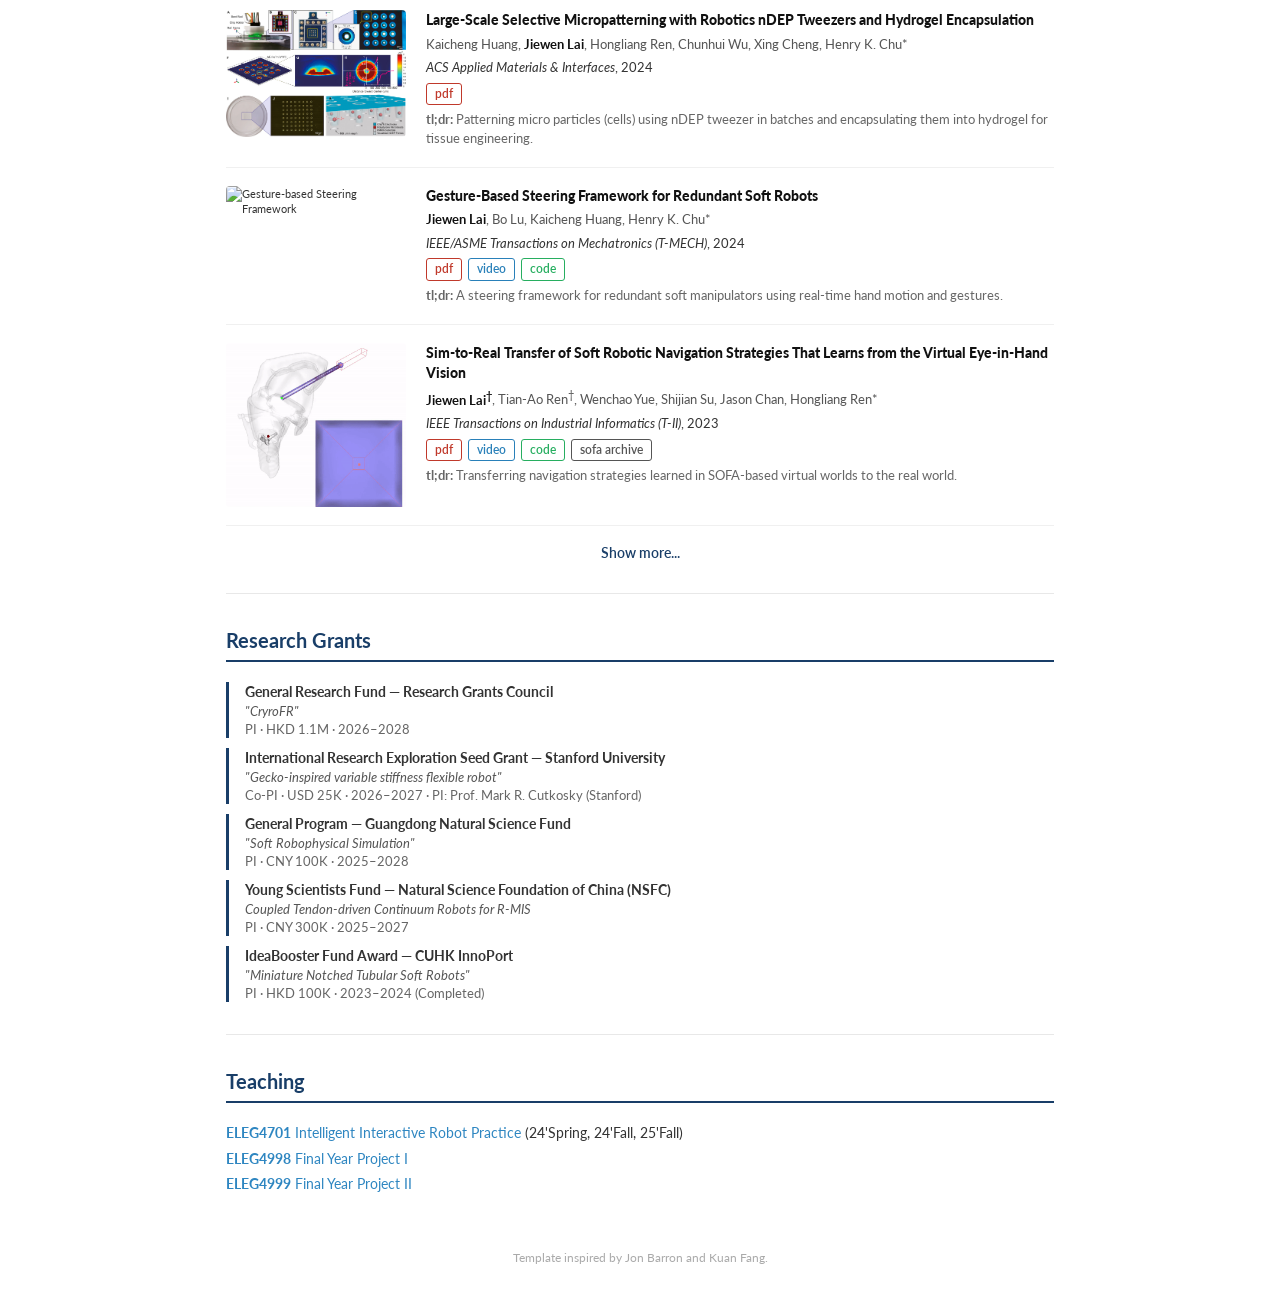
==== commit 9e69a8cc: "update" ====
--- a/index.html
+++ b/index.html
@@ -129,6 +129,7 @@
             </div>
             <div class="pub-links">
                 <a href="https://twist-bot.github.io/" target="_blank" class="link-web">website</a>
+                <a href="https://youtu.be/e1a3bS_Z0Dk" target="_blank" class="link-video">video</a>
                 <a href="https://github.com/YanjunLIU-ac/sorotwist" target="_blank" class="link-code">code</a>
             </div>
             <div class="pub-tldr"><strong>tl;dr:</strong> We investigate how continuum robots move when their tendons are twisted.</div>
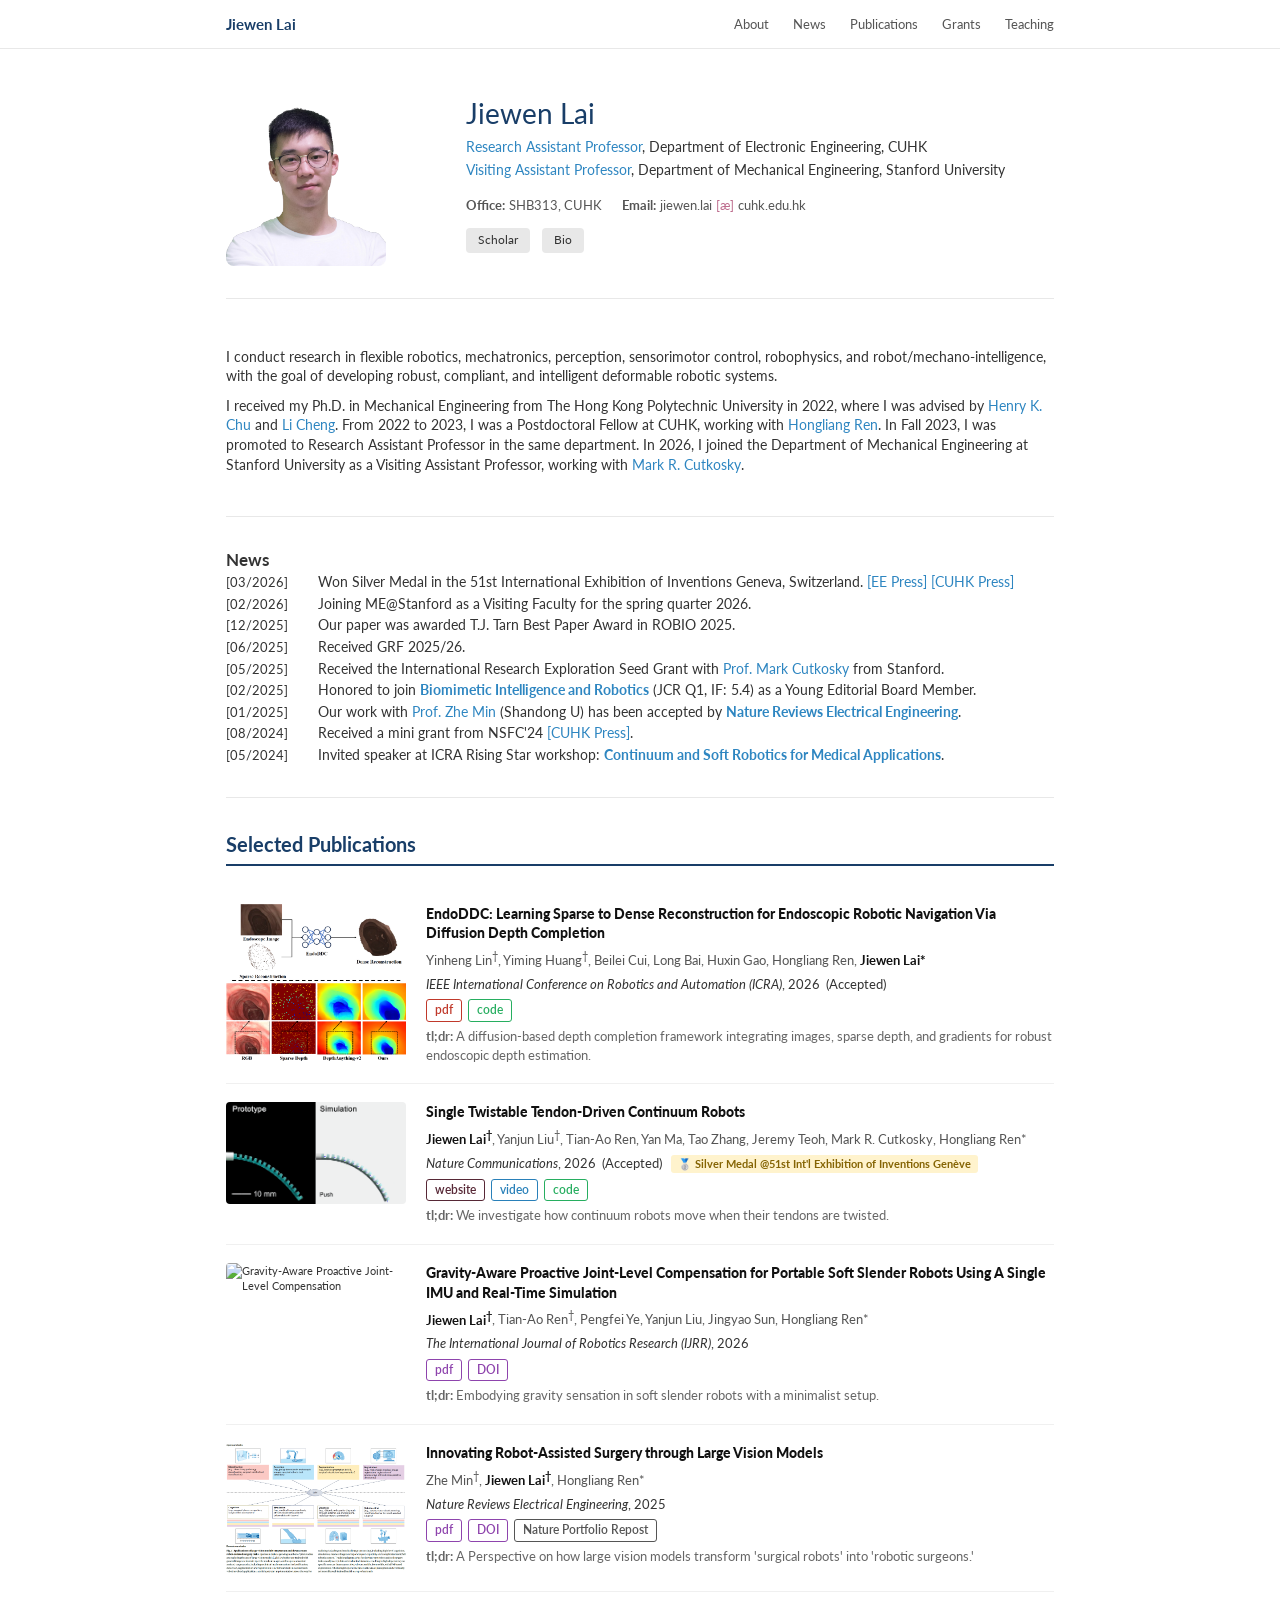
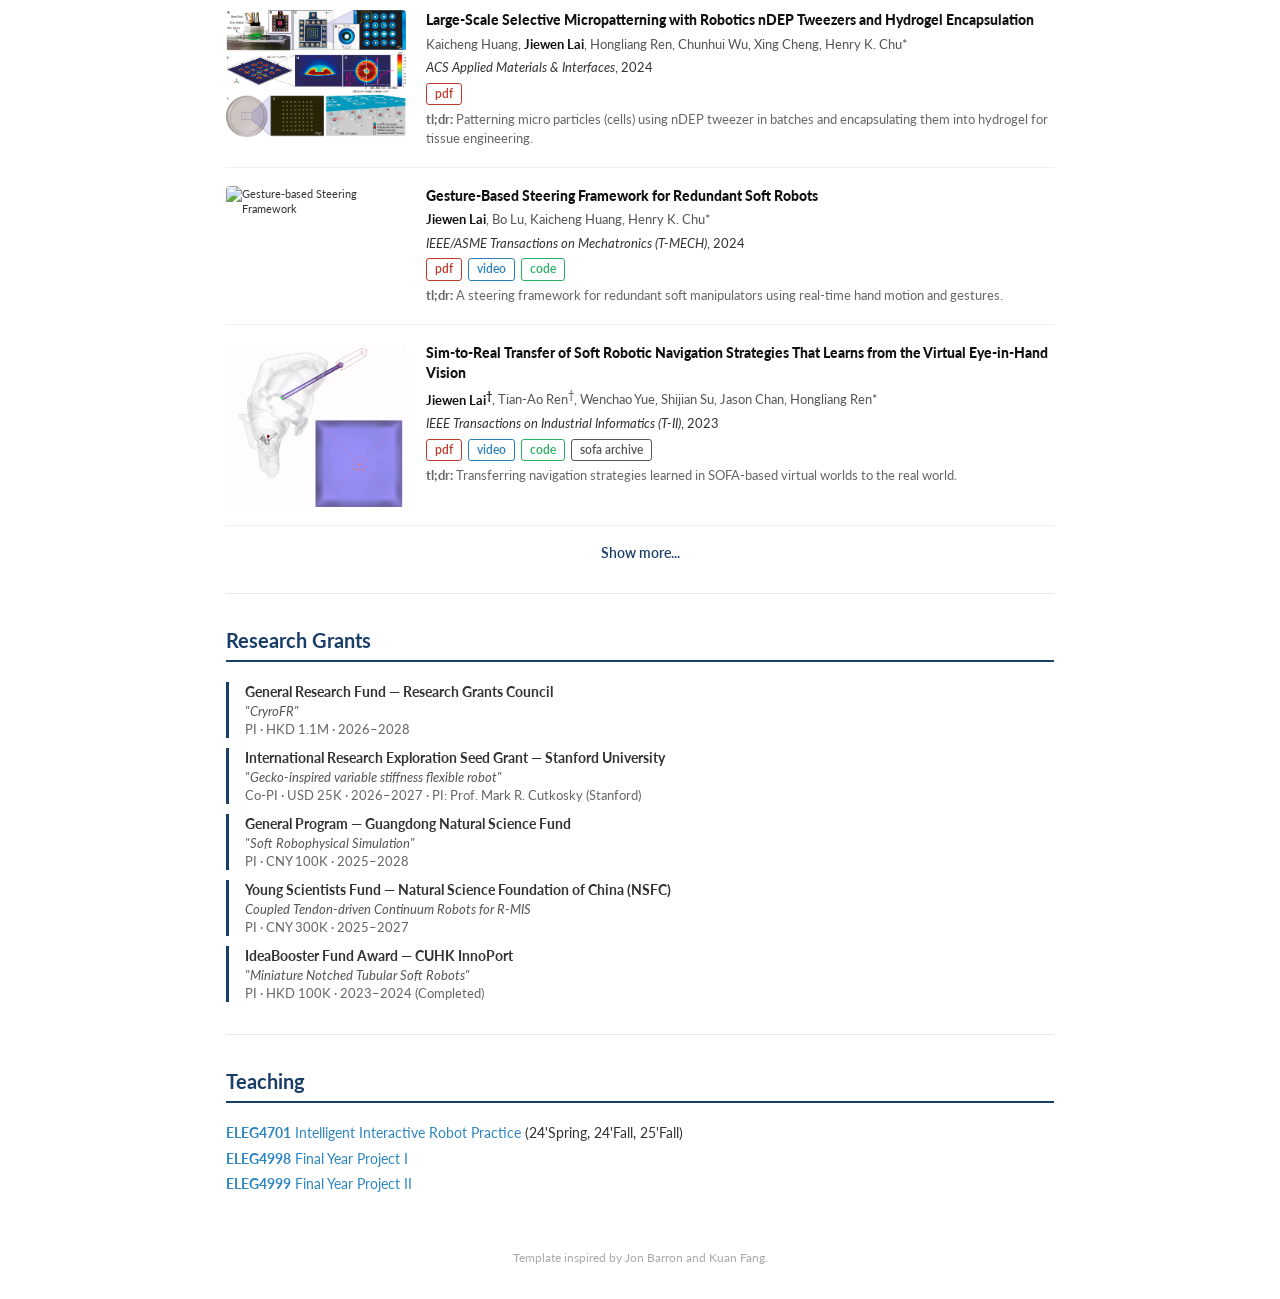
==== commit 4bf99ad9: "update" ====
--- a/index.html
+++ b/index.html
@@ -144,6 +144,7 @@
             <div class="pub-authors"><strong>Jiewen Lai<sup>†</sup></strong>, Tian-Ao Ren<sup>†</sup>, Pengfei Ye, Yanjun Liu, Jingyao Sun, Hongliang Ren*</div>
             <div class="pub-venue"><em>The International Journal of Robotics Research (IJRR)</em>, 2026</div>
             <div class="pub-links">
+              <a href="./preprint/lai-et-al-2026-gravity-aware-proactive-joint-level-compensation-for-portable-soft-slender-robots-using-a-single-imu-and (1).pdf" target="_blank" class="link-doi">pdf</a>
               <a href="https://journals.sagepub.com/doi/10.1177/02783649261416061" target="_blank" class="link-doi">DOI</a>
             </div>
             <div class="pub-tldr"><strong>tl;dr:</strong> Embodying gravity sensation in soft slender robots with a minimalist setup.</div>
@@ -158,6 +159,7 @@
             <div class="pub-authors">Zhe Min<sup>†</sup>, <strong>Jiewen Lai<sup>†</sup></strong>, Hongliang Ren*</div>
             <div class="pub-venue"><em>Nature Reviews Electrical Engineering</em>, 2025</div>
             <div class="pub-links">
+              <a href="./preprint/s44287-025-00166-6.pdf" target="_blank" class="link-doi">pdf</a>
               <a href="https://www.nature.com/articles/s44287-025-00166-6" target="_blank" class="link-doi">DOI</a>
               <a href="https://www.facebook.com/NaturePortfolioJournals/photos/a-perspective-in-nature-reviews-electrical-engineering-discusses-how-large-visio/1156327659856832/" target="_blank" class="link-other">Nature Portfolio Repost</a>
             </div>
